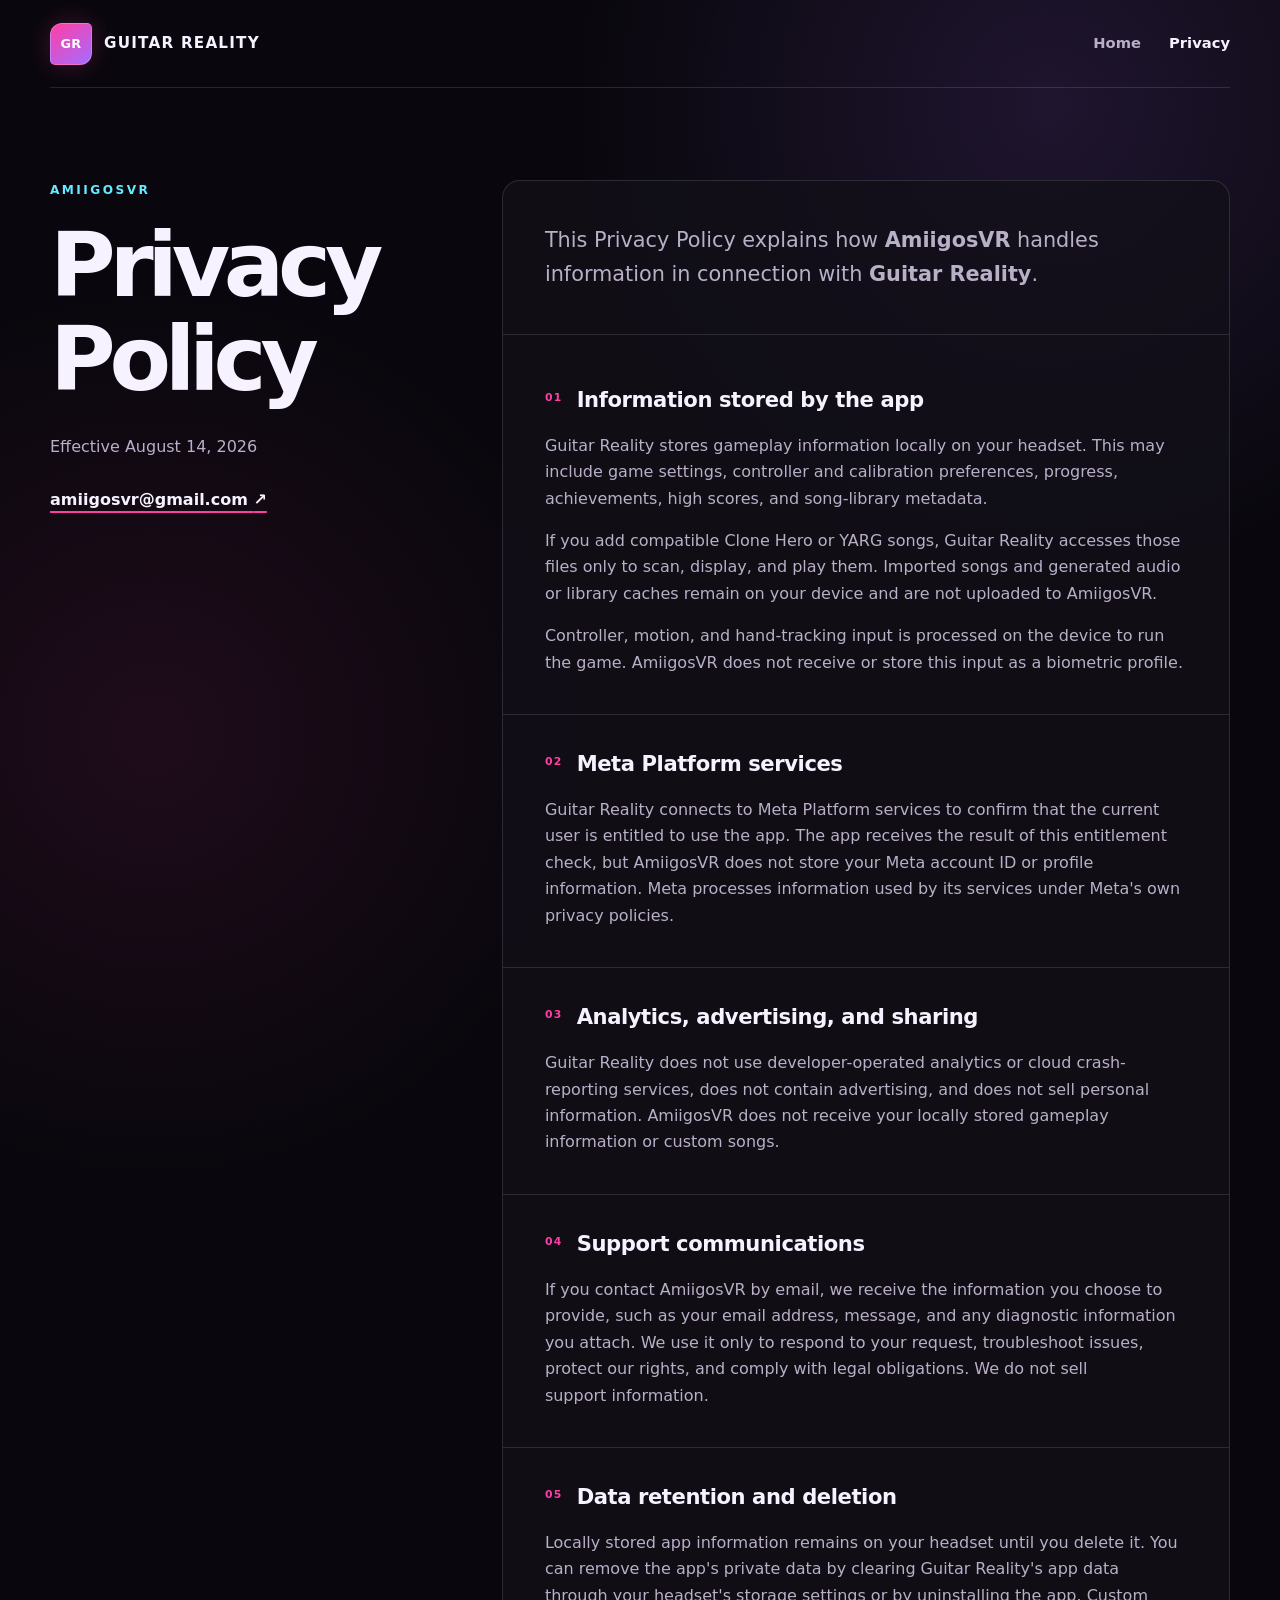
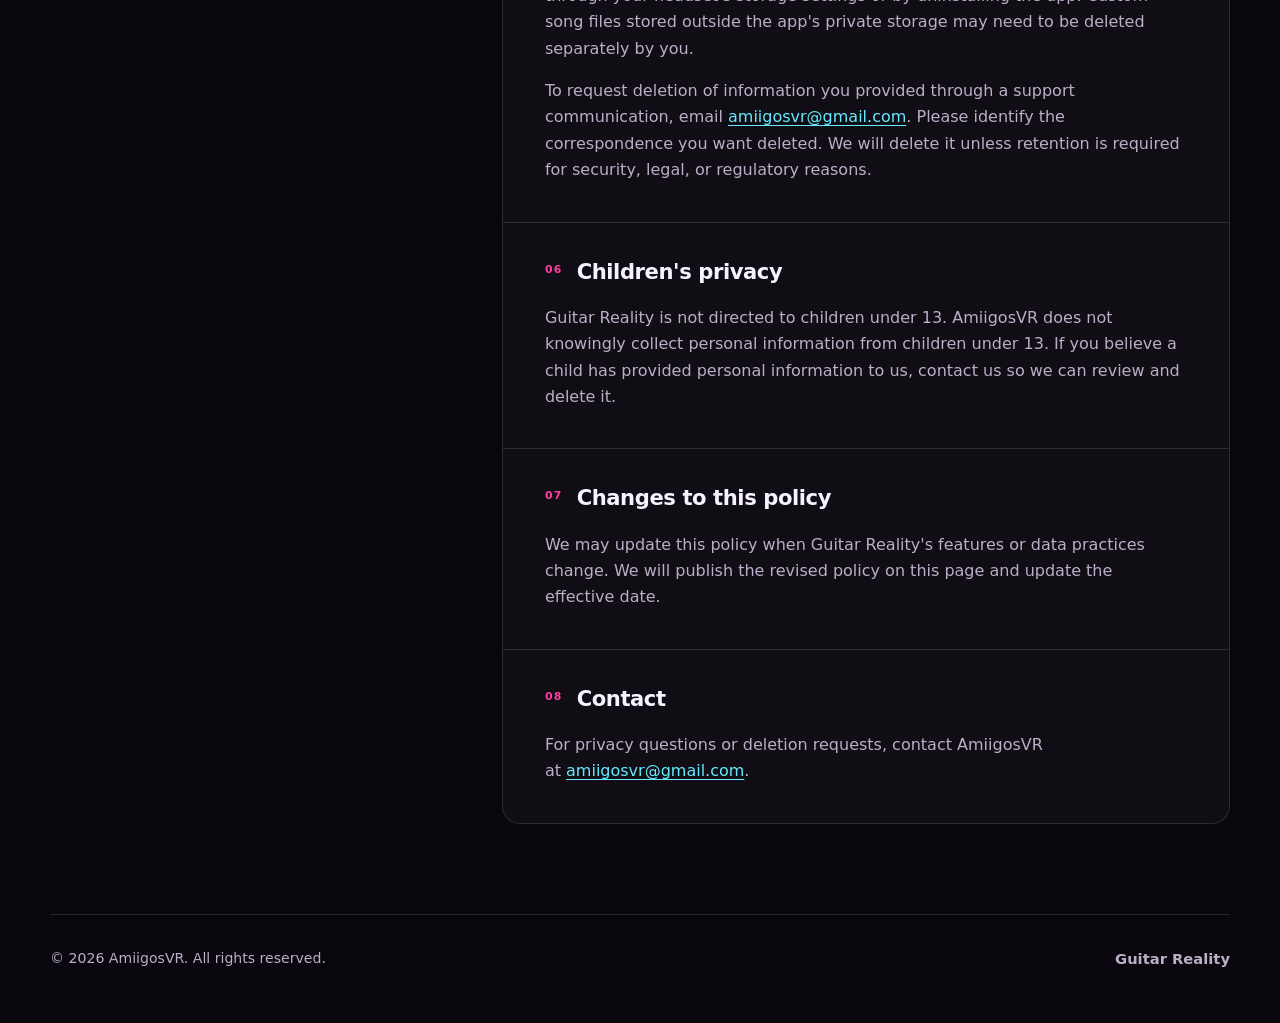
==== privacy/index.html @ 7bbe84a9 "Hello World!" ====
<!doctype html>
<html lang="en">
<head>
  <meta charset="utf-8">
  <meta name="viewport" content="width=device-width, initial-scale=1">
  <meta name="description" content="Privacy Policy for Guitar Reality by AmiigosVR.">
  <meta name="theme-color" content="#09070d">
  <title>Privacy Policy | Guitar Reality</title>
  <link rel="stylesheet" href="../styles.css">
</head>
<body>
  <header class="site-header">
    <a class="brand" href="../" aria-label="Guitar Reality home">
      <span class="brand-mark" aria-hidden="true">GR</span>
      <span>Guitar Reality</span>
    </a>
    <nav aria-label="Primary navigation">
      <a href="../">Home</a>
      <a href="./" aria-current="page">Privacy</a>
    </nav>
  </header>

  <main class="policy-shell">
    <aside class="policy-intro">
      <p class="eyebrow">AmiigosVR</p>
      <h1>Privacy<br>Policy</h1>
      <p class="effective-date">Effective August 14, 2026</p>
      <a class="text-link" href="mailto:amiigosvr@gmail.com">amiigosvr@gmail.com <span aria-hidden="true">&#8599;</span></a>
    </aside>

    <article class="policy-content">
      <p class="policy-lead">
        This Privacy Policy explains how <strong>AmiigosVR</strong> handles information
        in connection with <strong>Guitar Reality</strong>.
      </p>

      <section aria-labelledby="information">
        <h2 id="information"><span>01</span> Information stored by the app</h2>
        <p>
          Guitar Reality stores gameplay information locally on your headset. This may
          include game settings, controller and calibration preferences, progress,
          achievements, high scores, and song-library metadata.
        </p>
        <p>
          If you add compatible Clone Hero or YARG songs, Guitar Reality accesses those
          files only to scan, display, and play them. Imported songs and generated audio
          or library caches remain on your device and are not uploaded to AmiigosVR.
        </p>
        <p>
          Controller, motion, and hand-tracking input is processed on the device to run
          the game. AmiigosVR does not receive or store this input as a biometric profile.
        </p>
      </section>

      <section aria-labelledby="platform">
        <h2 id="platform"><span>02</span> Meta Platform services</h2>
        <p>
          Guitar Reality connects to Meta Platform services to confirm that the current
          user is entitled to use the app. The app receives the result of this entitlement
          check, but AmiigosVR does not store your Meta account ID or profile information.
          Meta processes information used by its services under Meta's own privacy policies.
        </p>
      </section>

      <section aria-labelledby="analytics">
        <h2 id="analytics"><span>03</span> Analytics, advertising, and sharing</h2>
        <p>
          Guitar Reality does not use developer-operated analytics or cloud crash-reporting
          services, does not contain advertising, and does not sell personal information.
          AmiigosVR does not receive your locally stored gameplay information or custom songs.
        </p>
      </section>

      <section aria-labelledby="support-data">
        <h2 id="support-data"><span>04</span> Support communications</h2>
        <p>
          If you contact AmiigosVR by email, we receive the information you choose to
          provide, such as your email address, message, and any diagnostic information you
          attach. We use it only to respond to your request, troubleshoot issues, protect
          our rights, and comply with legal obligations. We do not sell support information.
        </p>
      </section>

      <section aria-labelledby="deletion">
        <h2 id="deletion"><span>05</span> Data retention and deletion</h2>
        <p>
          Locally stored app information remains on your headset until you delete it. You
          can remove the app's private data by clearing Guitar Reality's app data through
          your headset's storage settings or by uninstalling the app. Custom song files
          stored outside the app's private storage may need to be deleted separately by you.
        </p>
        <p>
          To request deletion of information you provided through a support communication,
          email <a href="mailto:amiigosvr@gmail.com">amiigosvr@gmail.com</a>. Please identify
          the correspondence you want deleted. We will delete it unless retention is required
          for security, legal, or regulatory reasons.
        </p>
      </section>

      <section aria-labelledby="children">
        <h2 id="children"><span>06</span> Children's privacy</h2>
        <p>
          Guitar Reality is not directed to children under 13. AmiigosVR does not knowingly
          collect personal information from children under 13. If you believe a child has
          provided personal information to us, contact us so we can review and delete it.
        </p>
      </section>

      <section aria-labelledby="changes">
        <h2 id="changes"><span>07</span> Changes to this policy</h2>
        <p>
          We may update this policy when Guitar Reality's features or data practices change.
          We will publish the revised policy on this page and update the effective date.
        </p>
      </section>

      <section aria-labelledby="contact">
        <h2 id="contact"><span>08</span> Contact</h2>
        <p>
          For privacy questions or deletion requests, contact AmiigosVR at
          <a href="mailto:amiigosvr@gmail.com">amiigosvr@gmail.com</a>.
        </p>
      </section>
    </article>
  </main>

  <footer>
    <p>&copy; 2026 AmiigosVR. All rights reserved.</p>
    <a href="../">Guitar Reality</a>
  </footer>
</body>
</html>
---- styles.css ----
:root {
  color-scheme: dark;
  --background: #09070d;
  --surface: #121019;
  --surface-raised: #1a1623;
  --text: #f7f2ff;
  --muted: #b9afc7;
  --line: rgba(255, 255, 255, 0.12);
  --pink: #ff3ea5;
  --violet: #a66cff;
  --cyan: #65eaff;
  --max-width: 1180px;
}

* {
  box-sizing: border-box;
}

html {
  scroll-behavior: smooth;
}

body {
  margin: 0;
  min-width: 320px;
  background:
    radial-gradient(circle at 82% 4%, rgba(166, 108, 255, 0.14), transparent 30rem),
    radial-gradient(circle at 12% 28%, rgba(255, 62, 165, 0.09), transparent 28rem),
    var(--background);
  color: var(--text);
  font-family: Inter, ui-sans-serif, system-ui, -apple-system, BlinkMacSystemFont, "Segoe UI", sans-serif;
  line-height: 1.65;
  -webkit-font-smoothing: antialiased;
}

a {
  color: inherit;
}

a:focus-visible {
  outline: 3px solid var(--cyan);
  outline-offset: 4px;
}

.site-header,
main,
footer {
  width: min(calc(100% - 40px), var(--max-width));
  margin-inline: auto;
}

.site-header {
  display: flex;
  align-items: center;
  justify-content: space-between;
  min-height: 88px;
  border-bottom: 1px solid var(--line);
}

.brand {
  display: inline-flex;
  align-items: center;
  gap: 12px;
  color: var(--text);
  font-size: 0.95rem;
  font-weight: 800;
  letter-spacing: 0.08em;
  text-decoration: none;
  text-transform: uppercase;
}

.brand-mark {
  display: grid;
  width: 42px;
  height: 42px;
  place-items: center;
  border: 1px solid rgba(255, 255, 255, 0.22);
  border-radius: 12px 5px 12px 5px;
  background: linear-gradient(145deg, var(--pink), var(--violet));
  box-shadow: 0 0 26px rgba(255, 62, 165, 0.22);
  color: white;
  font-size: 0.8rem;
  letter-spacing: 0.03em;
}

nav {
  display: flex;
  gap: 28px;
}

nav a,
footer a {
  color: var(--muted);
  font-size: 0.92rem;
  font-weight: 650;
  text-decoration: none;
}

nav a:hover,
nav a[aria-current="page"],
footer a:hover {
  color: var(--text);
}

.hero {
  position: relative;
  overflow: hidden;
  min-height: 690px;
  padding: 122px 0 100px;
}

.stage-glow {
  position: absolute;
  z-index: -1;
  top: 50px;
  right: 2%;
  width: 390px;
  height: 510px;
  transform: perspective(600px) rotateY(-17deg) rotateZ(8deg);
  border: 1px solid rgba(255, 255, 255, 0.12);
  background:
    linear-gradient(125deg, transparent 35%, rgba(101, 234, 255, 0.12) 36%, transparent 37%),
    linear-gradient(55deg, transparent 45%, rgba(255, 62, 165, 0.3) 46%, transparent 47%),
    linear-gradient(160deg, rgba(166, 108, 255, 0.26), rgba(255, 62, 165, 0.08));
  box-shadow: 0 0 90px rgba(166, 108, 255, 0.18);
}

.eyebrow {
  margin: 0 0 18px;
  color: var(--cyan);
  font-size: 0.76rem;
  font-weight: 850;
  letter-spacing: 0.2em;
  text-transform: uppercase;
}

h1,
h2,
h3,
p {
  text-wrap: pretty;
}

h1,
h2,
h3 {
  line-height: 1.05;
}

.hero h1 {
  max-width: 780px;
  margin: 0;
  font-size: clamp(4.4rem, 11vw, 9.2rem);
  letter-spacing: -0.075em;
}

.hero h1 span {
  background: linear-gradient(90deg, var(--pink), #ff7fd3 55%, var(--violet));
  background-clip: text;
  color: transparent;
}

.hero-copy {
  max-width: 620px;
  margin: 34px 0 0;
  color: var(--muted);
  font-size: clamp(1.08rem, 2vw, 1.32rem);
}

.hero-actions {
  display: flex;
  flex-wrap: wrap;
  gap: 14px;
  margin-top: 40px;
}

.button {
  display: inline-flex;
  min-height: 52px;
  align-items: center;
  justify-content: center;
  padding: 0 22px;
  border: 1px solid transparent;
  border-radius: 8px;
  font-size: 0.93rem;
  font-weight: 800;
  text-decoration: none;
}

.button-primary {
  background: linear-gradient(120deg, var(--pink), var(--violet));
  box-shadow: 0 12px 35px rgba(255, 62, 165, 0.18);
}

.button-primary:hover {
  filter: brightness(1.12);
}

.button-secondary {
  border-color: var(--line);
  background: rgba(255, 255, 255, 0.035);
}

.button-secondary:hover {
  border-color: rgba(255, 255, 255, 0.3);
  background: rgba(255, 255, 255, 0.07);
}

.feature-grid {
  display: grid;
  grid-template-columns: repeat(3, 1fr);
  gap: 1px;
  overflow: hidden;
  border: 1px solid var(--line);
  border-radius: 18px;
  background: var(--line);
}

.section-heading {
  grid-column: 1 / -1;
  padding: 46px;
  background: linear-gradient(115deg, #17121f, #100e17);
}

.section-heading h2,
.support-panel h2 {
  margin: 0;
  font-size: clamp(2.2rem, 5vw, 4.2rem);
  letter-spacing: -0.055em;
}

.feature-card {
  min-height: 310px;
  padding: 36px;
  background: var(--surface);
}

.feature-number {
  color: var(--pink);
  font-size: 0.75rem;
  font-weight: 850;
  letter-spacing: 0.15em;
}

.feature-card h3 {
  margin: 64px 0 18px;
  font-size: 1.45rem;
  letter-spacing: -0.025em;
}

.feature-card p,
.support-panel p {
  margin: 0;
  color: var(--muted);
}

.support-panel {
  display: flex;
  align-items: end;
  justify-content: space-between;
  gap: 40px;
  margin-top: 28px;
  padding: 64px;
  border: 1px solid var(--line);
  border-radius: 18px;
  background:
    linear-gradient(120deg, rgba(255, 62, 165, 0.08), transparent 45%),
    var(--surface);
}

.support-panel p:not(.eyebrow) {
  max-width: 620px;
  margin-top: 18px;
}

.text-link {
  flex: 0 0 auto;
  color: var(--text);
  font-weight: 800;
  text-decoration-color: var(--pink);
  text-decoration-thickness: 2px;
  text-underline-offset: 6px;
}

.text-link:hover {
  color: var(--cyan);
}

footer {
  display: flex;
  justify-content: space-between;
  gap: 30px;
  margin-top: 90px;
  padding: 32px 0 52px;
  border-top: 1px solid var(--line);
  color: var(--muted);
  font-size: 0.88rem;
}

footer p {
  margin: 0;
}

.policy-shell {
  display: grid;
  grid-template-columns: minmax(250px, 0.72fr) minmax(0, 1.5fr);
  gap: clamp(50px, 8vw, 130px);
  padding-top: 92px;
}

.policy-intro {
  position: sticky;
  top: 40px;
  align-self: start;
}

.policy-intro h1 {
  margin: 0 0 28px;
  font-size: clamp(3.8rem, 7vw, 6.6rem);
  letter-spacing: -0.07em;
}

.effective-date {
  margin: 0 0 26px;
  color: var(--muted);
}

.policy-content {
  overflow: hidden;
  border: 1px solid var(--line);
  border-radius: 18px;
  background: rgba(18, 16, 25, 0.78);
}

.policy-lead {
  margin: 0;
  padding: 42px;
  border-bottom: 1px solid var(--line);
  color: var(--text);
  font-size: 1.3rem;
}

.policy-content section {
  padding: 38px 42px;
  border-bottom: 1px solid var(--line);
}

.policy-content section:last-child {
  border-bottom: 0;
}

.policy-content h2 {
  display: flex;
  gap: 14px;
  margin: 0 0 22px;
  font-size: 1.32rem;
  letter-spacing: -0.02em;
}

.policy-content h2 span {
  padding-top: 3px;
  color: var(--pink);
  font-size: 0.68rem;
  letter-spacing: 0.12em;
}

.policy-content p {
  margin: 0 0 16px;
  color: var(--muted);
}

.policy-content p:last-child {
  margin-bottom: 0;
}

.policy-content a {
  color: var(--cyan);
  text-underline-offset: 3px;
}

@media (max-width: 820px) {
  .hero {
    min-height: auto;
    padding: 88px 0;
  }

  .stage-glow {
    right: -230px;
    opacity: 0.7;
  }

  .feature-grid {
    grid-template-columns: 1fr;
  }

  .feature-card {
    min-height: 0;
  }

  .feature-card h3 {
    margin-top: 40px;
  }

  .support-panel {
    align-items: start;
    flex-direction: column;
    padding: 42px;
  }

  .policy-shell {
    grid-template-columns: 1fr;
    padding-top: 68px;
  }

  .policy-intro {
    position: static;
  }
}

@media (max-width: 560px) {
  .site-header,
  main,
  footer {
    width: min(calc(100% - 28px), var(--max-width));
  }

  .site-header {
    align-items: flex-start;
    flex-direction: column;
    justify-content: center;
    gap: 16px;
    padding: 18px 0;
  }

  nav {
    gap: 20px;
  }

  .hero h1 {
    font-size: clamp(3.5rem, 18vw, 5.6rem);
  }

  .hero-actions,
  .button {
    width: 100%;
  }

  .section-heading,
  .feature-card,
  .support-panel,
  .policy-lead,
  .policy-content section {
    padding: 30px 25px;
  }

  footer {
    align-items: flex-start;
    flex-direction: column;
  }
}

@media (prefers-reduced-motion: reduce) {
  html {
    scroll-behavior: auto;
  }
}
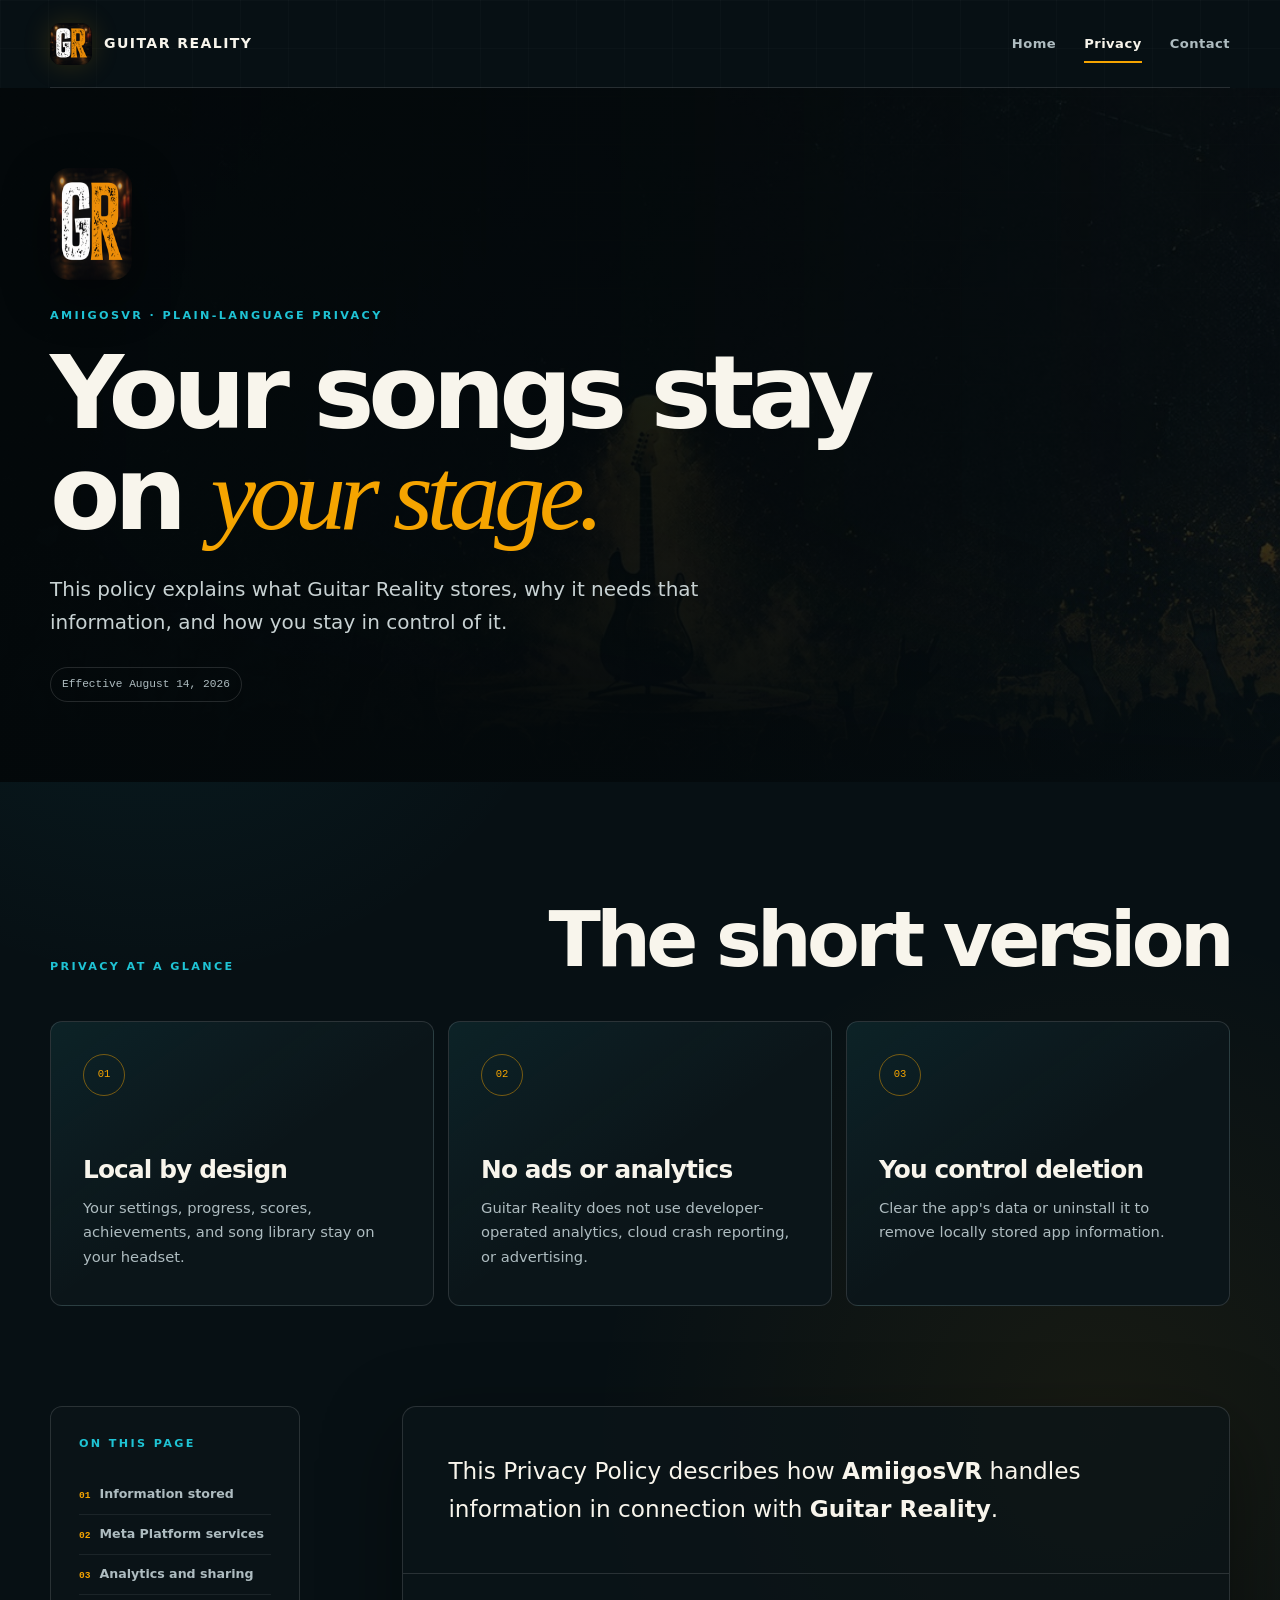
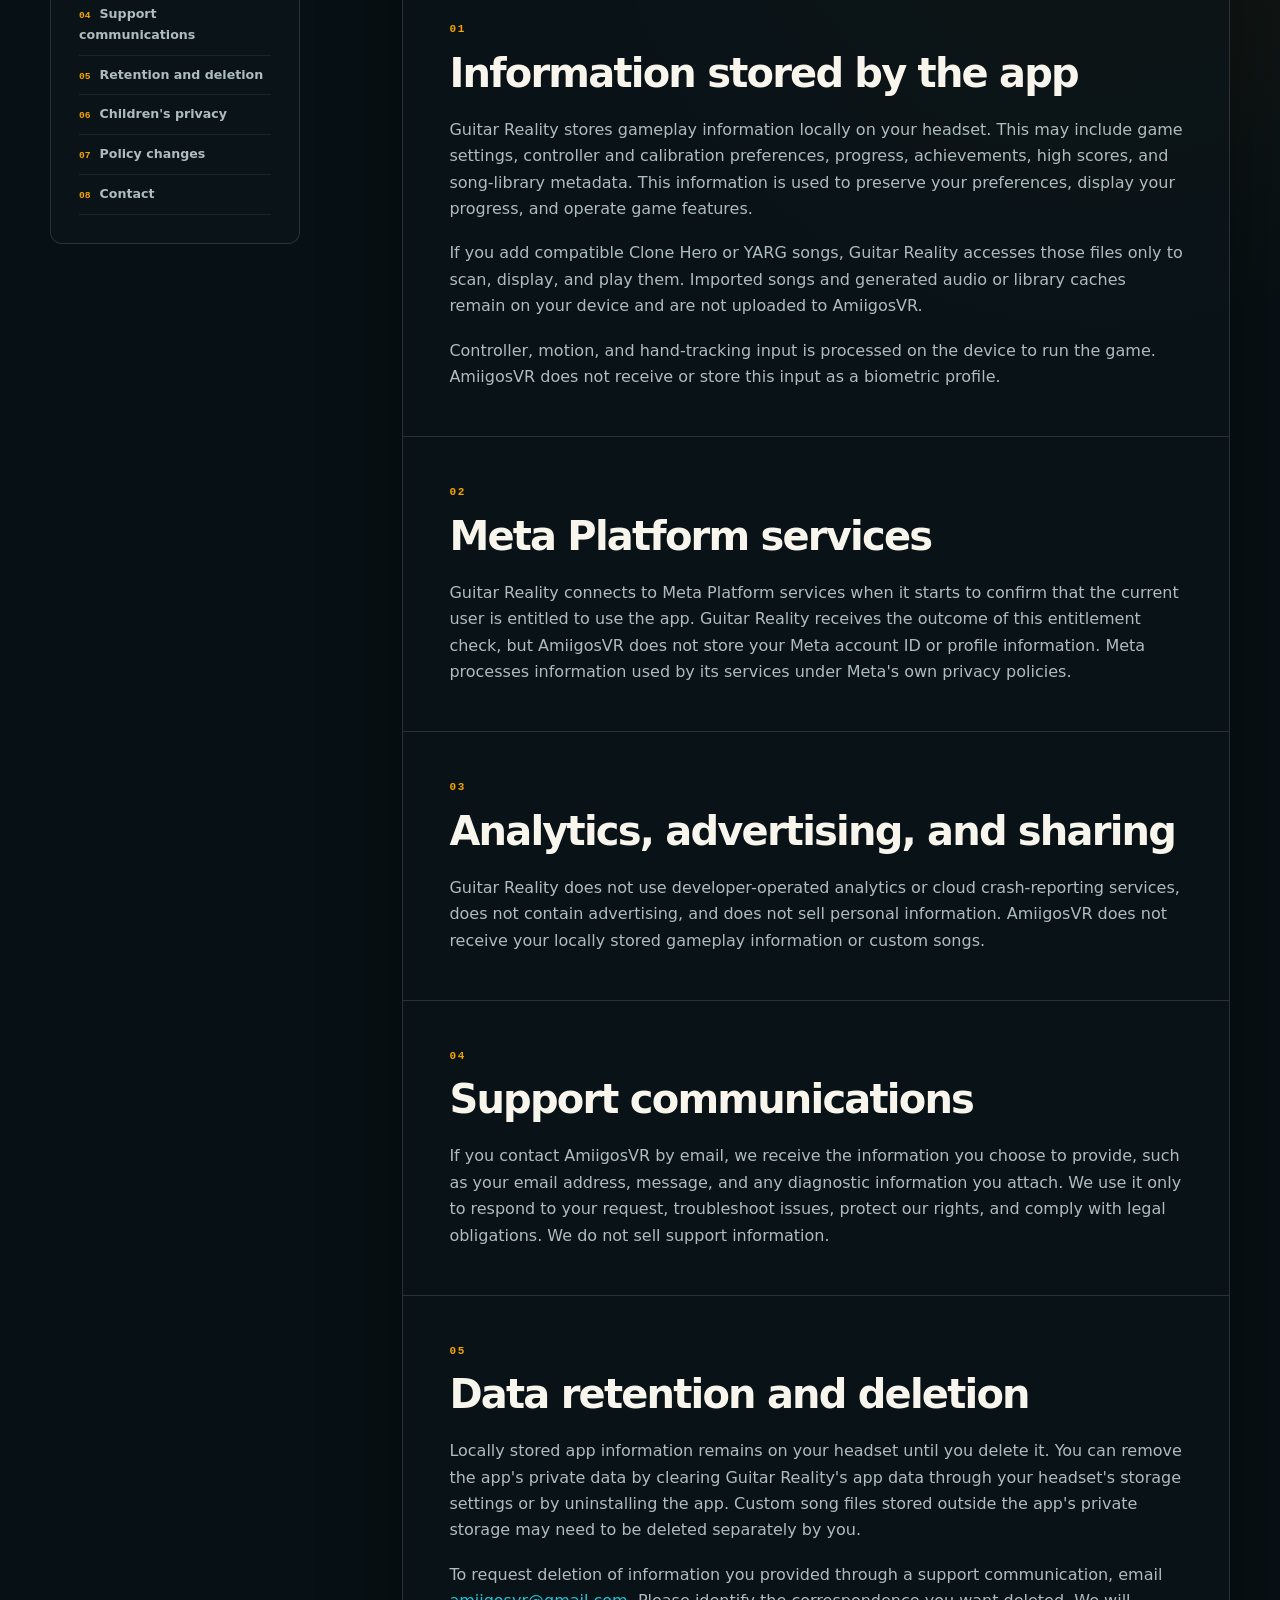
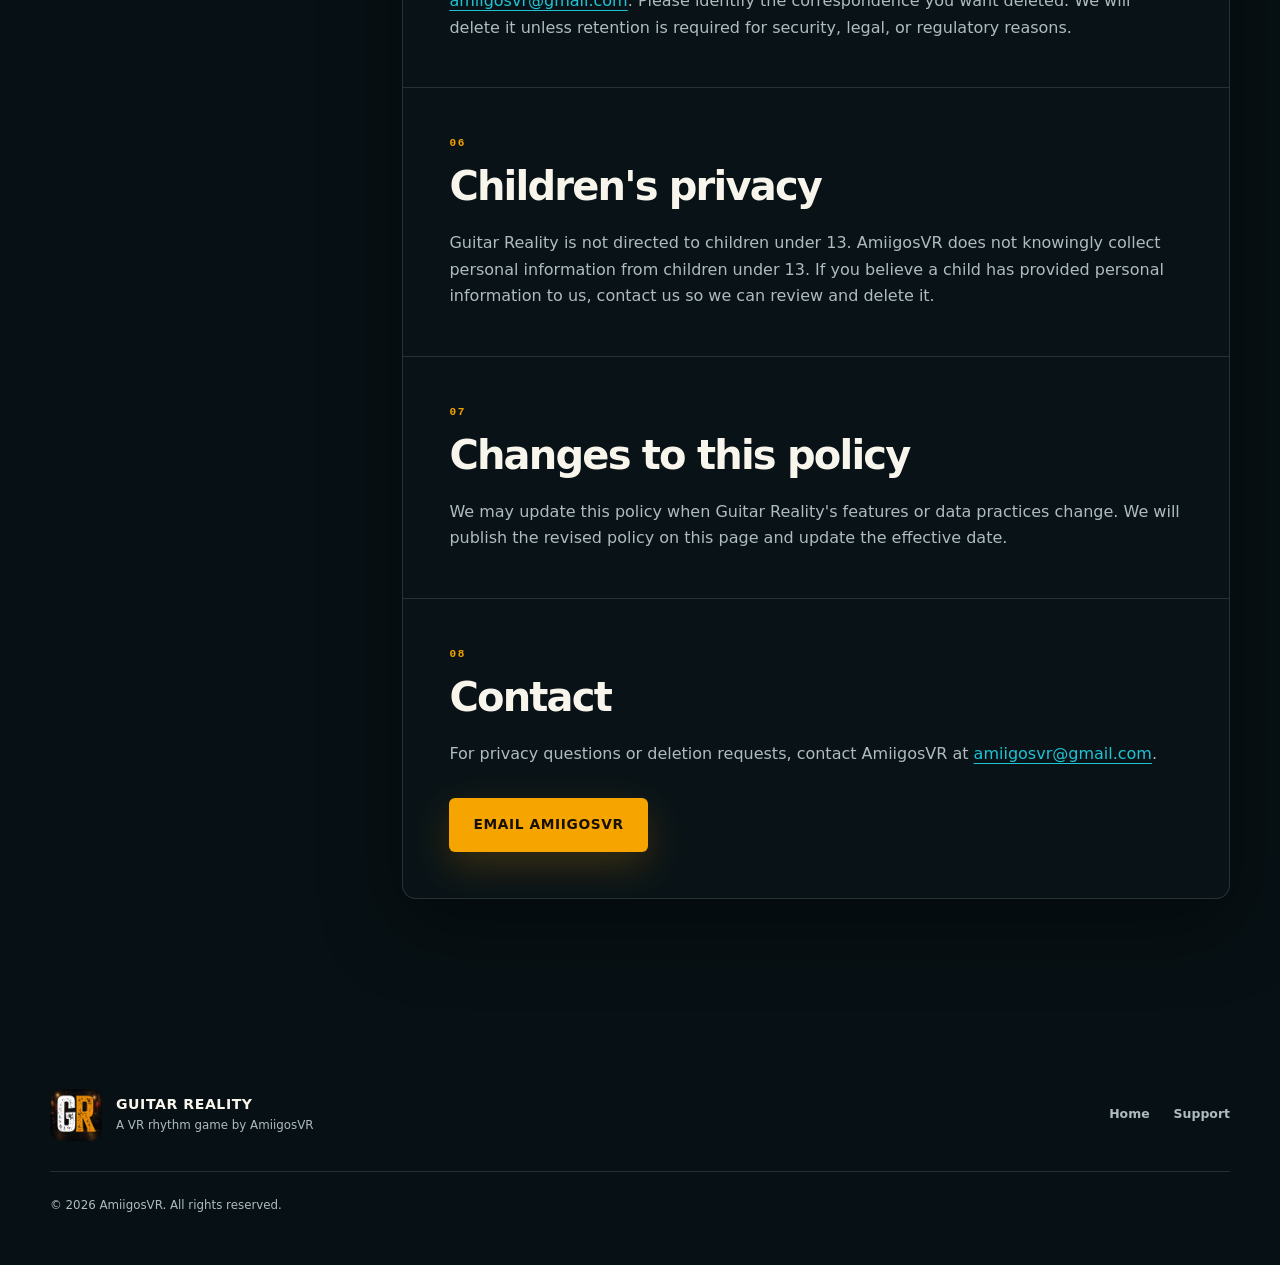
==== commit 81ae246e: "Update UI" ====
--- a/privacy/index.html
+++ b/privacy/index.html
@@ -3,130 +3,209 @@
 <head>
   <meta charset="utf-8">
   <meta name="viewport" content="width=device-width, initial-scale=1">
-  <meta name="description" content="Privacy Policy for Guitar Reality by AmiigosVR.">
-  <meta name="theme-color" content="#09070d">
+  <meta name="description" content="Privacy Policy for Guitar Reality by AmiigosVR. Learn what the app stores, how information is used, and how it can be deleted.">
+  <meta name="theme-color" content="#071014">
+  <meta property="og:type" content="website">
+  <meta property="og:title" content="Privacy Policy | Guitar Reality">
+  <meta property="og:description" content="Clear information about Guitar Reality's local data, Meta entitlement check, and deletion options.">
+  <meta property="og:image" content="https://amiigosvr.github.io/guitar-reality-site/assets/stage-hero.jpg">
+  <meta property="og:url" content="https://amiigosvr.github.io/guitar-reality-site/privacy/">
+  <meta name="twitter:card" content="summary_large_image">
+  <link rel="canonical" href="https://amiigosvr.github.io/guitar-reality-site/privacy/">
+  <link rel="icon" type="image/png" href="../assets/app-icon.png">
   <title>Privacy Policy | Guitar Reality</title>
   <link rel="stylesheet" href="../styles.css">
 </head>
-<body>
+<body class="privacy-page">
+  <a class="skip-link" href="#policy-content">Skip to privacy policy</a>
+
   <header class="site-header">
     <a class="brand" href="../" aria-label="Guitar Reality home">
-      <span class="brand-mark" aria-hidden="true">GR</span>
+      <img src="../assets/app-icon.png" alt="" width="42" height="42">
       <span>Guitar Reality</span>
     </a>
     <nav aria-label="Primary navigation">
       <a href="../">Home</a>
       <a href="./" aria-current="page">Privacy</a>
+      <a href="mailto:amiigosvr@gmail.com">Contact</a>
     </nav>
   </header>
 
-  <main class="policy-shell">
-    <aside class="policy-intro">
-      <p class="eyebrow">AmiigosVR</p>
-      <h1>Privacy<br>Policy</h1>
-      <p class="effective-date">Effective August 14, 2026</p>
-      <a class="text-link" href="mailto:amiigosvr@gmail.com">amiigosvr@gmail.com <span aria-hidden="true">&#8599;</span></a>
-    </aside>
-
-    <article class="policy-content">
-      <p class="policy-lead">
-        This Privacy Policy explains how <strong>AmiigosVR</strong> handles information
-        in connection with <strong>Guitar Reality</strong>.
-      </p>
-
-      <section aria-labelledby="information">
-        <h2 id="information"><span>01</span> Information stored by the app</h2>
+  <main id="policy-content">
+    <section class="policy-hero" aria-labelledby="policy-title">
+      <div class="policy-hero-art" aria-hidden="true"></div>
+      <div class="policy-hero-copy">
+        <img src="../assets/app-icon.png" alt="" width="112" height="112">
+        <p class="eyebrow">AmiigosVR &middot; Plain-language privacy</p>
+        <h1 id="policy-title">Your songs stay<br>on <em>your stage.</em></h1>
         <p>
-          Guitar Reality stores gameplay information locally on your headset. This may
-          include game settings, controller and calibration preferences, progress,
-          achievements, high scores, and song-library metadata.
+          This policy explains what Guitar Reality stores, why it needs that
+          information, and how you stay in control of it.
         </p>
-        <p>
-          If you add compatible Clone Hero or YARG songs, Guitar Reality accesses those
-          files only to scan, display, and play them. Imported songs and generated audio
-          or library caches remain on your device and are not uploaded to AmiigosVR.
+        <p class="effective-date">Effective August 14, 2026</p>
+      </div>
+    </section>
+
+    <section class="privacy-summary section-shell" aria-labelledby="summary-title">
+      <div class="summary-heading">
+        <p class="eyebrow">Privacy at a glance</p>
+        <h2 id="summary-title">The short version</h2>
+      </div>
+      <div class="summary-grid">
+        <article>
+          <span class="summary-icon" aria-hidden="true">01</span>
+          <h3>Local by design</h3>
+          <p>Your settings, progress, scores, achievements, and song library stay on your headset.</p>
+        </article>
+        <article>
+          <span class="summary-icon" aria-hidden="true">02</span>
+          <h3>No ads or analytics</h3>
+          <p>Guitar Reality does not use developer-operated analytics, cloud crash reporting, or advertising.</p>
+        </article>
+        <article>
+          <span class="summary-icon" aria-hidden="true">03</span>
+          <h3>You control deletion</h3>
+          <p>Clear the app's data or uninstall it to remove locally stored app information.</p>
+        </article>
+      </div>
+    </section>
+
+    <div class="policy-layout section-shell">
+      <aside class="policy-nav" aria-label="Privacy policy sections">
+        <p class="eyebrow">On this page</p>
+        <ol>
+          <li><a href="#information">Information stored</a></li>
+          <li><a href="#platform">Meta Platform services</a></li>
+          <li><a href="#analytics">Analytics and sharing</a></li>
+          <li><a href="#support-data">Support communications</a></li>
+          <li><a href="#deletion">Retention and deletion</a></li>
+          <li><a href="#children">Children's privacy</a></li>
+          <li><a href="#changes">Policy changes</a></li>
+          <li><a href="#contact">Contact</a></li>
+        </ol>
+      </aside>
+
+      <article class="policy-article">
+        <p class="policy-lead">
+          This Privacy Policy describes how <strong>AmiigosVR</strong> handles
+          information in connection with <strong>Guitar Reality</strong>.
         </p>
-        <p>
-          Controller, motion, and hand-tracking input is processed on the device to run
-          the game. AmiigosVR does not receive or store this input as a biometric profile.
-        </p>
-      </section>
-
-      <section aria-labelledby="platform">
-        <h2 id="platform"><span>02</span> Meta Platform services</h2>
-        <p>
-          Guitar Reality connects to Meta Platform services to confirm that the current
-          user is entitled to use the app. The app receives the result of this entitlement
-          check, but AmiigosVR does not store your Meta account ID or profile information.
-          Meta processes information used by its services under Meta's own privacy policies.
-        </p>
-      </section>
-
-      <section aria-labelledby="analytics">
-        <h2 id="analytics"><span>03</span> Analytics, advertising, and sharing</h2>
-        <p>
-          Guitar Reality does not use developer-operated analytics or cloud crash-reporting
-          services, does not contain advertising, and does not sell personal information.
-          AmiigosVR does not receive your locally stored gameplay information or custom songs.
-        </p>
-      </section>
-
-      <section aria-labelledby="support-data">
-        <h2 id="support-data"><span>04</span> Support communications</h2>
-        <p>
-          If you contact AmiigosVR by email, we receive the information you choose to
-          provide, such as your email address, message, and any diagnostic information you
-          attach. We use it only to respond to your request, troubleshoot issues, protect
-          our rights, and comply with legal obligations. We do not sell support information.
-        </p>
-      </section>
-
-      <section aria-labelledby="deletion">
-        <h2 id="deletion"><span>05</span> Data retention and deletion</h2>
-        <p>
-          Locally stored app information remains on your headset until you delete it. You
-          can remove the app's private data by clearing Guitar Reality's app data through
-          your headset's storage settings or by uninstalling the app. Custom song files
-          stored outside the app's private storage may need to be deleted separately by you.
-        </p>
-        <p>
-          To request deletion of information you provided through a support communication,
-          email <a href="mailto:amiigosvr@gmail.com">amiigosvr@gmail.com</a>. Please identify
-          the correspondence you want deleted. We will delete it unless retention is required
-          for security, legal, or regulatory reasons.
-        </p>
-      </section>
-
-      <section aria-labelledby="children">
-        <h2 id="children"><span>06</span> Children's privacy</h2>
-        <p>
-          Guitar Reality is not directed to children under 13. AmiigosVR does not knowingly
-          collect personal information from children under 13. If you believe a child has
-          provided personal information to us, contact us so we can review and delete it.
-        </p>
-      </section>
-
-      <section aria-labelledby="changes">
-        <h2 id="changes"><span>07</span> Changes to this policy</h2>
-        <p>
-          We may update this policy when Guitar Reality's features or data practices change.
-          We will publish the revised policy on this page and update the effective date.
-        </p>
-      </section>
-
-      <section aria-labelledby="contact">
-        <h2 id="contact"><span>08</span> Contact</h2>
-        <p>
-          For privacy questions or deletion requests, contact AmiigosVR at
-          <a href="mailto:amiigosvr@gmail.com">amiigosvr@gmail.com</a>.
-        </p>
-      </section>
-    </article>
+
+        <section id="information" aria-labelledby="information-title">
+          <p class="policy-number">01</p>
+          <h2 id="information-title">Information stored by the app</h2>
+          <p>
+            Guitar Reality stores gameplay information locally on your headset. This may
+            include game settings, controller and calibration preferences, progress,
+            achievements, high scores, and song-library metadata. This information is used
+            to preserve your preferences, display your progress, and operate game features.
+          </p>
+          <p>
+            If you add compatible Clone Hero or YARG songs, Guitar Reality accesses those
+            files only to scan, display, and play them. Imported songs and generated audio
+            or library caches remain on your device and are not uploaded to AmiigosVR.
+          </p>
+          <p>
+            Controller, motion, and hand-tracking input is processed on the device to run
+            the game. AmiigosVR does not receive or store this input as a biometric profile.
+          </p>
+        </section>
+
+        <section id="platform" aria-labelledby="platform-title">
+          <p class="policy-number">02</p>
+          <h2 id="platform-title">Meta Platform services</h2>
+          <p>
+            Guitar Reality connects to Meta Platform services when it starts to confirm that
+            the current user is entitled to use the app. Guitar Reality receives the outcome
+            of this entitlement check, but AmiigosVR does not store your Meta account ID or
+            profile information. Meta processes information used by its services under Meta's
+            own privacy policies.
+          </p>
+        </section>
+
+        <section id="analytics" aria-labelledby="analytics-title">
+          <p class="policy-number">03</p>
+          <h2 id="analytics-title">Analytics, advertising, and sharing</h2>
+          <p>
+            Guitar Reality does not use developer-operated analytics or cloud crash-reporting
+            services, does not contain advertising, and does not sell personal information.
+            AmiigosVR does not receive your locally stored gameplay information or custom songs.
+          </p>
+        </section>
+
+        <section id="support-data" aria-labelledby="support-title">
+          <p class="policy-number">04</p>
+          <h2 id="support-title">Support communications</h2>
+          <p>
+            If you contact AmiigosVR by email, we receive the information you choose to
+            provide, such as your email address, message, and any diagnostic information you
+            attach. We use it only to respond to your request, troubleshoot issues, protect
+            our rights, and comply with legal obligations. We do not sell support information.
+          </p>
+        </section>
+
+        <section id="deletion" aria-labelledby="deletion-title">
+          <p class="policy-number">05</p>
+          <h2 id="deletion-title">Data retention and deletion</h2>
+          <p>
+            Locally stored app information remains on your headset until you delete it. You
+            can remove the app's private data by clearing Guitar Reality's app data through
+            your headset's storage settings or by uninstalling the app. Custom song files
+            stored outside the app's private storage may need to be deleted separately by you.
+          </p>
+          <p>
+            To request deletion of information you provided through a support communication,
+            email <a href="mailto:amiigosvr@gmail.com">amiigosvr@gmail.com</a>. Please identify
+            the correspondence you want deleted. We will delete it unless retention is required
+            for security, legal, or regulatory reasons.
+          </p>
+        </section>
+
+        <section id="children" aria-labelledby="children-title">
+          <p class="policy-number">06</p>
+          <h2 id="children-title">Children's privacy</h2>
+          <p>
+            Guitar Reality is not directed to children under 13. AmiigosVR does not knowingly
+            collect personal information from children under 13. If you believe a child has
+            provided personal information to us, contact us so we can review and delete it.
+          </p>
+        </section>
+
+        <section id="changes" aria-labelledby="changes-title">
+          <p class="policy-number">07</p>
+          <h2 id="changes-title">Changes to this policy</h2>
+          <p>
+            We may update this policy when Guitar Reality's features or data practices change.
+            We will publish the revised policy on this page and update the effective date.
+          </p>
+        </section>
+
+        <section id="contact" aria-labelledby="contact-title">
+          <p class="policy-number">08</p>
+          <h2 id="contact-title">Contact</h2>
+          <p>
+            For privacy questions or deletion requests, contact AmiigosVR at
+            <a href="mailto:amiigosvr@gmail.com">amiigosvr@gmail.com</a>.
+          </p>
+          <a class="button button-primary policy-contact" href="mailto:amiigosvr@gmail.com?subject=Guitar%20Reality%20Privacy%20Request">Email AmiigosVR</a>
+        </section>
+      </article>
+    </div>
   </main>
 
-  <footer>
-    <p>&copy; 2026 AmiigosVR. All rights reserved.</p>
-    <a href="../">Guitar Reality</a>
+  <footer class="site-footer">
+    <div class="footer-brand">
+      <img src="../assets/app-icon.png" alt="" width="52" height="52" loading="lazy">
+      <div>
+        <strong>Guitar Reality</strong>
+        <span>A VR rhythm game by AmiigosVR</span>
+      </div>
+    </div>
+    <div class="footer-links">
+      <a href="../">Home</a>
+      <a href="mailto:amiigosvr@gmail.com">Support</a>
+    </div>
+    <p class="copyright">&copy; 2026 AmiigosVR. All rights reserved.</p>
   </footer>
 </body>
 </html>
--- a/styles.css
+++ b/styles.css
@@ -1,14 +1,26 @@
 :root {
   color-scheme: dark;
-  --background: #09070d;
-  --surface: #121019;
-  --surface-raised: #1a1623;
-  --text: #f7f2ff;
-  --muted: #b9afc7;
-  --line: rgba(255, 255, 255, 0.12);
-  --pink: #ff3ea5;
-  --violet: #a66cff;
-  --cyan: #65eaff;
+  --ink: #05090b;
+  --ink-blue: #071014;
+  --surface: #0b1519;
+  --surface-raised: #101d21;
+  --surface-warm: #19150d;
+  --paper: #f5f0e4;
+  --text: #f8f5ec;
+  --muted: #aebcc0;
+  --muted-warm: #c7bda9;
+  --line: rgba(255, 255, 255, 0.13);
+  --line-strong: rgba(255, 255, 255, 0.22);
+  --amber: #f5a400;
+  --amber-light: #ffd05a;
+  --teal: #1fc3d4;
+  --teal-dark: #087886;
+  --green: #36ca66;
+  --red: #f04c45;
+  --yellow: #f4d03f;
+  --blue: #3a8ef6;
+  --orange: #f28c28;
+  --shadow: 0 24px 80px rgba(0, 0, 0, 0.38);
   --max-width: 1180px;
 }
 
@@ -18,120 +30,48 @@
 
 html {
   scroll-behavior: smooth;
+  scroll-padding-top: 110px;
 }
 
 body {
   margin: 0;
   min-width: 320px;
   background:
-    radial-gradient(circle at 82% 4%, rgba(166, 108, 255, 0.14), transparent 30rem),
-    radial-gradient(circle at 12% 28%, rgba(255, 62, 165, 0.09), transparent 28rem),
-    var(--background);
+    radial-gradient(circle at 12% 12%, rgba(31, 195, 212, 0.08), transparent 28rem),
+    radial-gradient(circle at 86% 32%, rgba(245, 164, 0, 0.07), transparent 32rem),
+    var(--ink-blue);
   color: var(--text);
   font-family: Inter, ui-sans-serif, system-ui, -apple-system, BlinkMacSystemFont, "Segoe UI", sans-serif;
   line-height: 1.65;
   -webkit-font-smoothing: antialiased;
 }
 
+body::before {
+  position: fixed;
+  z-index: -1;
+  inset: 0;
+  background-image:
+    linear-gradient(rgba(255,255,255,0.018) 1px, transparent 1px),
+    linear-gradient(90deg, rgba(255,255,255,0.018) 1px, transparent 1px);
+  background-size: 48px 48px;
+  content: "";
+  mask-image: linear-gradient(to bottom, black, transparent 70%);
+  pointer-events: none;
+}
+
+img {
+  display: block;
+  max-width: 100%;
+}
+
 a {
   color: inherit;
 }
 
-a:focus-visible {
-  outline: 3px solid var(--cyan);
+a:focus-visible,
+button:focus-visible {
+  outline: 3px solid var(--teal);
   outline-offset: 4px;
-}
-
-.site-header,
-main,
-footer {
-  width: min(calc(100% - 40px), var(--max-width));
-  margin-inline: auto;
-}
-
-.site-header {
-  display: flex;
-  align-items: center;
-  justify-content: space-between;
-  min-height: 88px;
-  border-bottom: 1px solid var(--line);
-}
-
-.brand {
-  display: inline-flex;
-  align-items: center;
-  gap: 12px;
-  color: var(--text);
-  font-size: 0.95rem;
-  font-weight: 800;
-  letter-spacing: 0.08em;
-  text-decoration: none;
-  text-transform: uppercase;
-}
-
-.brand-mark {
-  display: grid;
-  width: 42px;
-  height: 42px;
-  place-items: center;
-  border: 1px solid rgba(255, 255, 255, 0.22);
-  border-radius: 12px 5px 12px 5px;
-  background: linear-gradient(145deg, var(--pink), var(--violet));
-  box-shadow: 0 0 26px rgba(255, 62, 165, 0.22);
-  color: white;
-  font-size: 0.8rem;
-  letter-spacing: 0.03em;
-}
-
-nav {
-  display: flex;
-  gap: 28px;
-}
-
-nav a,
-footer a {
-  color: var(--muted);
-  font-size: 0.92rem;
-  font-weight: 650;
-  text-decoration: none;
-}
-
-nav a:hover,
-nav a[aria-current="page"],
-footer a:hover {
-  color: var(--text);
-}
-
-.hero {
-  position: relative;
-  overflow: hidden;
-  min-height: 690px;
-  padding: 122px 0 100px;
-}
-
-.stage-glow {
-  position: absolute;
-  z-index: -1;
-  top: 50px;
-  right: 2%;
-  width: 390px;
-  height: 510px;
-  transform: perspective(600px) rotateY(-17deg) rotateZ(8deg);
-  border: 1px solid rgba(255, 255, 255, 0.12);
-  background:
-    linear-gradient(125deg, transparent 35%, rgba(101, 234, 255, 0.12) 36%, transparent 37%),
-    linear-gradient(55deg, transparent 45%, rgba(255, 62, 165, 0.3) 46%, transparent 47%),
-    linear-gradient(160deg, rgba(166, 108, 255, 0.26), rgba(255, 62, 165, 0.08));
-  box-shadow: 0 0 90px rgba(166, 108, 255, 0.18);
-}
-
-.eyebrow {
-  margin: 0 0 18px;
-  color: var(--cyan);
-  font-size: 0.76rem;
-  font-weight: 850;
-  letter-spacing: 0.2em;
-  text-transform: uppercase;
 }
 
 h1,
@@ -144,300 +84,1074 @@
 h1,
 h2,
 h3 {
-  line-height: 1.05;
-}
-
-.hero h1 {
-  max-width: 780px;
+  margin-top: 0;
+  line-height: 0.98;
+}
+
+h1,
+h2 {
+  letter-spacing: -0.06em;
+}
+
+em {
+  color: var(--amber);
+  font-family: Georgia, "Times New Roman", serif;
+  font-weight: 500;
+}
+
+.sr-only {
+  position: absolute;
+  width: 1px;
+  height: 1px;
+  overflow: hidden;
+  margin: -1px;
+  padding: 0;
+  border: 0;
+  clip: rect(0, 0, 0, 0);
+  white-space: nowrap;
+}
+
+.skip-link {
+  position: fixed;
+  z-index: 100;
+  top: 12px;
+  left: 12px;
+  transform: translateY(-150%);
+  padding: 10px 15px;
+  border-radius: 6px;
+  background: var(--paper);
+  color: var(--ink);
+  font-weight: 800;
+  text-decoration: none;
+}
+
+.skip-link:focus {
+  transform: translateY(0);
+}
+
+.site-header,
+.section-shell,
+.site-footer {
+  width: min(calc(100% - 44px), var(--max-width));
+  margin-inline: auto;
+}
+
+.site-header {
+  position: relative;
+  z-index: 20;
+  display: flex;
+  min-height: 88px;
+  align-items: center;
+  justify-content: space-between;
+  border-bottom: 1px solid var(--line);
+}
+
+.brand {
+  display: inline-flex;
+  align-items: center;
+  gap: 12px;
+  font-size: 0.88rem;
+  font-weight: 900;
+  letter-spacing: 0.1em;
+  text-decoration: none;
+  text-transform: uppercase;
+}
+
+.brand img {
+  border-radius: 11px;
+  box-shadow: 0 0 28px rgba(245, 164, 0, 0.17);
+}
+
+nav {
+  display: flex;
+  align-items: center;
+  gap: 28px;
+}
+
+nav a {
+  position: relative;
+  color: var(--muted);
+  font-size: 0.82rem;
+  font-weight: 760;
+  letter-spacing: 0.035em;
+  text-decoration: none;
+}
+
+nav a::after {
+  position: absolute;
+  right: 0;
+  bottom: -9px;
+  left: 0;
+  height: 2px;
+  transform: scaleX(0);
+  background: var(--amber);
+  content: "";
+  transition: transform 180ms ease;
+}
+
+nav a:hover,
+nav a[aria-current="page"] {
+  color: var(--text);
+}
+
+nav a:hover::after,
+nav a[aria-current="page"]::after {
+  transform: scaleX(1);
+}
+
+.eyebrow {
   margin: 0;
-  font-size: clamp(4.4rem, 11vw, 9.2rem);
-  letter-spacing: -0.075em;
-}
-
-.hero h1 span {
-  background: linear-gradient(90deg, var(--pink), #ff7fd3 55%, var(--violet));
-  background-clip: text;
-  color: transparent;
+  color: var(--teal);
+  font-size: 0.7rem;
+  font-weight: 900;
+  letter-spacing: 0.21em;
+  text-transform: uppercase;
+}
+
+.section-number {
+  display: inline-grid;
+  width: 38px;
+  height: 38px;
+  margin-bottom: 18px;
+  place-items: center;
+  border: 1px solid var(--line-strong);
+  border-radius: 50%;
+  color: var(--amber);
+  font-family: ui-monospace, SFMono-Regular, Menlo, Consolas, monospace;
+  font-size: 0.68rem;
+}
+
+.button {
+  display: inline-flex;
+  min-height: 54px;
+  align-items: center;
+  justify-content: center;
+  padding: 0 23px;
+  border: 1px solid transparent;
+  border-radius: 6px;
+  font-size: 0.86rem;
+  font-weight: 900;
+  letter-spacing: 0.045em;
+  text-decoration: none;
+  text-transform: uppercase;
+  transition: transform 180ms ease, background-color 180ms ease, border-color 180ms ease, box-shadow 180ms ease;
+}
+
+.button:hover {
+  transform: translateY(-2px);
+}
+
+.button-primary {
+  background: var(--amber);
+  box-shadow: 0 14px 38px rgba(245, 164, 0, 0.2);
+  color: #171005;
+}
+
+.button-primary:hover {
+  background: var(--amber-light);
+  box-shadow: 0 18px 46px rgba(245, 164, 0, 0.28);
+}
+
+.button-ghost {
+  border-color: var(--line-strong);
+  background: rgba(5, 9, 11, 0.5);
+  backdrop-filter: blur(10px);
+}
+
+.button-ghost:hover {
+  border-color: rgba(255, 255, 255, 0.42);
+  background: rgba(255, 255, 255, 0.08);
+}
+
+/* Home hero */
+
+.hero {
+  position: relative;
+  display: grid;
+  min-height: min(790px, calc(100svh - 28px));
+  overflow: hidden;
+  margin-top: -88px;
+  align-items: center;
+  isolation: isolate;
+}
+
+.hero-art {
+  position: absolute;
+  z-index: -2;
+  inset: 0;
+  background-image: url("assets/stage-hero.jpg");
+  background-position: center;
+  background-size: cover;
+  animation: hero-reveal 900ms ease-out both;
+}
+
+.hero::before {
+  position: absolute;
+  z-index: -1;
+  inset: 0;
+  background:
+    linear-gradient(90deg, rgba(3, 8, 10, 0.94) 0%, rgba(3, 8, 10, 0.66) 44%, rgba(3, 8, 10, 0.15) 72%),
+    linear-gradient(0deg, var(--ink-blue) 0%, transparent 28%, rgba(3, 8, 10, 0.5) 100%);
+  content: "";
+}
+
+.hero-content {
+  width: min(calc(100% - 44px), var(--max-width));
+  margin: 96px auto 0;
+}
+
+.hero-logo {
+  width: min(620px, 72vw);
+  margin: 20px 0 18px;
+  filter: drop-shadow(0 18px 28px rgba(0, 0, 0, 0.55));
+}
+
+.hero-tagline {
+  margin: 0;
+  color: var(--paper);
+  font-family: Georgia, "Times New Roman", serif;
+  font-size: clamp(1.75rem, 3.8vw, 3rem);
+  font-style: italic;
+  line-height: 1.12;
 }
 
 .hero-copy {
-  max-width: 620px;
-  margin: 34px 0 0;
-  color: var(--muted);
-  font-size: clamp(1.08rem, 2vw, 1.32rem);
+  max-width: 590px;
+  margin: 20px 0 0;
+  color: #c4d0d2;
+  font-size: clamp(1rem, 1.8vw, 1.18rem);
 }
 
 .hero-actions {
   display: flex;
   flex-wrap: wrap;
-  gap: 14px;
-  margin-top: 40px;
-}
-
-.button {
-  display: inline-flex;
-  min-height: 52px;
+  gap: 12px;
+  margin-top: 34px;
+}
+
+.scroll-cue {
+  position: absolute;
+  right: max(22px, calc((100% - var(--max-width)) / 2));
+  bottom: 42px;
+  display: flex;
+  align-items: center;
+  gap: 13px;
+  color: var(--muted);
+  font-size: 0.7rem;
+  font-weight: 800;
+  letter-spacing: 0.14em;
+  text-decoration: none;
+  text-transform: uppercase;
+}
+
+.scroll-cue span:last-child {
+  display: grid;
+  width: 35px;
+  height: 35px;
+  place-items: center;
+  border: 1px solid var(--line-strong);
+  border-radius: 50%;
+  color: var(--amber);
+}
+
+@keyframes hero-reveal {
+  from { transform: scale(1.035); opacity: 0.45; }
+  to { transform: scale(1); opacity: 1; }
+}
+
+/* Main feature sections */
+
+.show-intro {
+  display: grid;
+  grid-template-columns: 0.72fr 1.5fr;
+  gap: clamp(50px, 9vw, 140px);
+  padding-block: 140px 120px;
+}
+
+.section-kicker {
+  padding-top: 12px;
+}
+
+.section-copy h2,
+.section-heading h2,
+.song-copy h2,
+.finale h2,
+.summary-heading h2 {
+  margin: 0;
+  font-size: clamp(3rem, 7vw, 6.5rem);
+}
+
+.section-copy p {
+  max-width: 690px;
+  margin: 38px 0 0;
+  color: var(--muted);
+  font-size: clamp(1.08rem, 2vw, 1.35rem);
+}
+
+.signal-strip {
+  display: grid;
+  width: min(calc(100% - 44px), 1360px);
+  margin: 0 auto;
+  grid-template-columns: repeat(3, 1fr);
+  overflow: hidden;
+  border: 1px solid var(--line);
+  border-radius: 14px;
+  background: var(--line);
+  box-shadow: var(--shadow);
+}
+
+.signal-strip article {
+  display: flex;
+  min-height: 190px;
+  align-items: flex-end;
+  justify-content: space-between;
+  gap: 20px;
+  padding: 35px;
+  background:
+    linear-gradient(145deg, rgba(31, 195, 212, 0.06), transparent 55%),
+    var(--surface);
+}
+
+.signal-strip strong {
+  color: var(--amber);
+  font-family: Georgia, "Times New Roman", serif;
+  font-size: clamp(3.7rem, 7vw, 6rem);
+  font-style: italic;
+  font-weight: 500;
+  line-height: 0.8;
+}
+
+.signal-strip span {
+  max-width: 110px;
+  color: var(--muted);
+  font-size: 0.76rem;
+  font-weight: 800;
+  letter-spacing: 0.08em;
+  line-height: 1.35;
+  text-align: right;
+  text-transform: uppercase;
+}
+
+.controllers {
+  padding-block: 150px;
+}
+
+.section-heading {
+  display: grid;
+  grid-template-columns: 0.5fr 1.05fr 0.85fr;
+  gap: 50px;
+  align-items: end;
+  margin-bottom: 64px;
+}
+
+.section-heading h2 {
+  font-size: clamp(3rem, 6vw, 5.5rem);
+}
+
+.section-heading > p {
+  margin: 0;
+  color: var(--muted);
+}
+
+.controller-grid {
+  display: grid;
+  grid-template-columns: repeat(3, 1fr);
+  gap: 18px;
+}
+
+.controller-card {
+  overflow: hidden;
+  border: 1px solid var(--line);
+  border-radius: 14px;
+  background: var(--surface);
+  box-shadow: 0 16px 48px rgba(0,0,0,0.18);
+}
+
+.controller-card-featured {
+  display: grid;
+  grid-column: 1 / -1;
+  grid-template-columns: 1.65fr 0.75fr;
+}
+
+.controller-image {
+  position: relative;
+  overflow: hidden;
+  aspect-ratio: 16 / 9;
+  background: #030505;
+}
+
+.controller-image::after {
+  position: absolute;
+  inset: 0;
+  border: 1px solid rgba(255,255,255,0.045);
+  content: "";
+  pointer-events: none;
+}
+
+.controller-image img {
+  width: 100%;
+  height: 100%;
+  object-fit: cover;
+  transition: transform 500ms ease;
+}
+
+.controller-card:hover .controller-image img {
+  transform: scale(1.018);
+}
+
+.controller-copy {
+  padding: 28px 30px 32px;
+}
+
+.controller-card-featured .controller-copy {
+  display: flex;
+  flex-direction: column;
+  justify-content: center;
+  padding: 48px;
+  border-left: 1px solid var(--line);
+  background: linear-gradient(145deg, rgba(245, 164, 0, 0.1), transparent 60%);
+}
+
+.card-label {
+  margin: 0 0 24px;
+  color: var(--teal);
+  font-size: 0.66rem;
+  font-weight: 900;
+  letter-spacing: 0.17em;
+  text-transform: uppercase;
+}
+
+.controller-copy h3 {
+  margin: 0 0 14px;
+  font-size: clamp(1.65rem, 3vw, 2.6rem);
+  letter-spacing: -0.045em;
+}
+
+.controller-copy > p:not(.card-label) {
+  margin: 0;
+  color: var(--muted);
+}
+
+.fine-print,
+.controller-copy .fine-print {
+  margin-top: 20px !important;
+  color: var(--muted-warm) !important;
+  font-size: 0.78rem;
+}
+
+.songs {
+  display: grid;
+  grid-template-columns: minmax(0, 0.9fr) minmax(0, 1.1fr);
+  gap: clamp(55px, 9vw, 130px);
+  align-items: center;
+  padding-block: 20px 160px;
+}
+
+.song-stage {
+  position: relative;
+  display: grid;
+  min-height: 560px;
+  overflow: hidden;
+  place-items: center;
+  border: 1px solid var(--line);
+  border-radius: 14px;
+  background:
+    radial-gradient(circle at 50% 42%, rgba(245, 164, 0, 0.34), transparent 28%),
+    linear-gradient(145deg, rgba(31, 195, 212, 0.12), transparent 55%),
+    #070b0c;
+  box-shadow: var(--shadow);
+}
+
+.song-stage::before,
+.song-stage::after {
+  position: absolute;
+  top: -10%;
+  width: 2px;
+  height: 72%;
+  transform-origin: top;
+  background: linear-gradient(var(--amber), transparent);
+  content: "";
+  filter: blur(1px);
+  opacity: 0.55;
+}
+
+.song-stage::before {
+  left: 30%;
+  transform: rotate(23deg);
+}
+
+.song-stage::after {
+  right: 30%;
+  transform: rotate(-23deg);
+}
+
+.song-stage img {
+  z-index: 1;
+  width: min(54%, 256px);
+  border-radius: 23%;
+  box-shadow: 0 28px 70px rgba(0,0,0,0.55), 0 0 75px rgba(245,164,0,0.18);
+}
+
+.fret-line {
+  position: absolute;
+  right: 0;
+  bottom: 0;
+  left: 0;
+  display: flex;
+  height: 84px;
   align-items: center;
   justify-content: center;
-  padding: 0 22px;
-  border: 1px solid transparent;
-  border-radius: 8px;
-  font-size: 0.93rem;
-  font-weight: 800;
-  text-decoration: none;
-}
-
-.button-primary {
-  background: linear-gradient(120deg, var(--pink), var(--violet));
-  box-shadow: 0 12px 35px rgba(255, 62, 165, 0.18);
-}
-
-.button-primary:hover {
-  filter: brightness(1.12);
-}
-
-.button-secondary {
-  border-color: var(--line);
-  background: rgba(255, 255, 255, 0.035);
-}
-
-.button-secondary:hover {
-  border-color: rgba(255, 255, 255, 0.3);
-  background: rgba(255, 255, 255, 0.07);
-}
-
-.feature-grid {
-  display: grid;
-  grid-template-columns: repeat(3, 1fr);
-  gap: 1px;
-  overflow: hidden;
-  border: 1px solid var(--line);
-  border-radius: 18px;
-  background: var(--line);
-}
-
-.section-heading {
-  grid-column: 1 / -1;
-  padding: 46px;
-  background: linear-gradient(115deg, #17121f, #100e17);
-}
-
-.section-heading h2,
-.support-panel h2 {
-  margin: 0;
-  font-size: clamp(2.2rem, 5vw, 4.2rem);
-  letter-spacing: -0.055em;
-}
-
-.feature-card {
-  min-height: 310px;
-  padding: 36px;
-  background: var(--surface);
-}
-
-.feature-number {
-  color: var(--pink);
-  font-size: 0.75rem;
-  font-weight: 850;
-  letter-spacing: 0.15em;
-}
-
-.feature-card h3 {
-  margin: 64px 0 18px;
-  font-size: 1.45rem;
-  letter-spacing: -0.025em;
-}
-
-.feature-card p,
-.support-panel p {
+  gap: 18px;
+  border-top: 1px solid var(--line);
+  background: rgba(3, 8, 10, 0.75);
+  backdrop-filter: blur(10px);
+}
+
+.fret {
+  width: 14px;
+  height: 14px;
+  border-radius: 50%;
+  box-shadow: 0 0 20px currentColor;
+}
+
+.fret-green { color: var(--green); background: var(--green); }
+.fret-red { color: var(--red); background: var(--red); }
+.fret-yellow { color: var(--yellow); background: var(--yellow); }
+.fret-blue { color: var(--blue); background: var(--blue); }
+.fret-orange { color: var(--orange); background: var(--orange); }
+
+.song-copy h2 {
+  margin: 15px 0 30px;
+  font-size: clamp(3rem, 6vw, 5.8rem);
+}
+
+.song-copy > p:not(.eyebrow):not(.fine-print) {
   margin: 0;
   color: var(--muted);
-}
-
-.support-panel {
+  font-size: 1.08rem;
+}
+
+.format-list {
+  display: flex;
+  flex-wrap: wrap;
+  gap: 9px;
+  margin-top: 30px;
+}
+
+.format-list span {
+  padding: 8px 12px;
+  border: 1px solid var(--line);
+  border-radius: 999px;
+  background: rgba(255,255,255,0.035);
+  color: #dce5e6;
+  font-family: ui-monospace, SFMono-Regular, Menlo, Consolas, monospace;
+  font-size: 0.73rem;
+}
+
+.finale {
+  position: relative;
+  display: grid;
+  min-height: 640px;
+  overflow: hidden;
+  place-items: center;
+  background-image:
+    linear-gradient(0deg, rgba(3,8,10,0.95), rgba(3,8,10,0.22) 65%, rgba(3,8,10,0.65)),
+    url("assets/stage-hero.jpg");
+  background-position: center;
+  background-size: cover;
+  text-align: center;
+}
+
+.finale-content {
+  width: min(calc(100% - 44px), 800px);
+  padding: 80px 0;
+}
+
+.finale h2 {
+  margin: 18px 0 25px;
+  font-size: clamp(4rem, 9vw, 8rem);
+}
+
+.finale p:not(.eyebrow) {
+  margin: 0 0 32px;
+  color: #d5d9d4;
+  font-family: Georgia, "Times New Roman", serif;
+  font-size: clamp(1.35rem, 3vw, 2.15rem);
+  font-style: italic;
+}
+
+/* Privacy */
+
+.policy-hero {
+  position: relative;
+  display: grid;
+  min-height: 590px;
+  overflow: hidden;
+  align-items: center;
+  isolation: isolate;
+}
+
+.policy-hero-art {
+  position: absolute;
+  z-index: -2;
+  inset: 0;
+  background-image: url("assets/stage-hero.jpg");
+  background-position: center;
+  background-size: cover;
+  filter: saturate(0.75);
+  opacity: 0.42;
+}
+
+.policy-hero::after {
+  position: absolute;
+  z-index: -1;
+  inset: 0;
+  background:
+    linear-gradient(90deg, rgba(3,8,10,0.98) 0%, rgba(3,8,10,0.78) 52%, rgba(3,8,10,0.36)),
+    linear-gradient(0deg, var(--ink-blue), transparent 38%);
+  content: "";
+}
+
+.policy-hero-copy {
+  width: min(calc(100% - 44px), var(--max-width));
+  margin-inline: auto;
+  padding-block: 80px;
+}
+
+.policy-hero-copy > img {
+  width: 82px;
+  margin-bottom: 27px;
+  border-radius: 19px;
+  box-shadow: 0 16px 48px rgba(0,0,0,0.45);
+}
+
+.policy-hero h1 {
+  max-width: 900px;
+  margin: 18px 0 28px;
+  font-size: clamp(3.7rem, 8vw, 7.2rem);
+}
+
+.policy-hero-copy > p:not(.eyebrow):not(.effective-date) {
+  max-width: 650px;
+  margin: 0;
+  color: #c8d2d3;
+  font-size: clamp(1.05rem, 2vw, 1.25rem);
+}
+
+.effective-date {
+  display: inline-flex;
+  margin: 28px 0 0;
+  padding: 7px 11px;
+  border: 1px solid var(--line);
+  border-radius: 999px;
+  color: var(--muted);
+  font-family: ui-monospace, SFMono-Regular, Menlo, Consolas, monospace;
+  font-size: 0.7rem;
+}
+
+.privacy-summary {
+  padding-block: 120px 100px;
+}
+
+.summary-heading {
   display: flex;
   align-items: end;
   justify-content: space-between;
-  gap: 40px;
-  margin-top: 28px;
-  padding: 64px;
+  gap: 30px;
+  margin-bottom: 44px;
+}
+
+.summary-heading h2 {
+  font-size: clamp(3rem, 6vw, 5.2rem);
+}
+
+.summary-grid {
+  display: grid;
+  grid-template-columns: repeat(3, 1fr);
+  gap: 14px;
+}
+
+.summary-grid article {
+  min-height: 285px;
+  padding: 32px;
   border: 1px solid var(--line);
-  border-radius: 18px;
+  border-radius: 12px;
   background:
-    linear-gradient(120deg, rgba(255, 62, 165, 0.08), transparent 45%),
+    linear-gradient(145deg, rgba(31,195,212,0.075), transparent 52%),
     var(--surface);
 }
 
-.support-panel p:not(.eyebrow) {
-  max-width: 620px;
-  margin-top: 18px;
-}
-
-.text-link {
-  flex: 0 0 auto;
+.summary-icon {
+  display: grid;
+  width: 42px;
+  height: 42px;
+  place-items: center;
+  border: 1px solid rgba(245,164,0,0.45);
+  border-radius: 50%;
+  color: var(--amber);
+  font-family: ui-monospace, SFMono-Regular, Menlo, Consolas, monospace;
+  font-size: 0.66rem;
+}
+
+.summary-grid h3 {
+  margin: 62px 0 14px;
+  font-size: 1.55rem;
+  letter-spacing: -0.035em;
+}
+
+.summary-grid p {
+  margin: 0;
+  color: var(--muted);
+  font-size: 0.92rem;
+}
+
+.policy-layout {
+  display: grid;
+  grid-template-columns: 250px minmax(0, 1fr);
+  gap: clamp(50px, 8vw, 115px);
+  align-items: start;
+  padding-bottom: 140px;
+}
+
+.policy-nav {
+  position: sticky;
+  top: 32px;
+  padding: 28px;
+  border: 1px solid var(--line);
+  border-radius: 12px;
+  background: rgba(11, 21, 25, 0.82);
+  backdrop-filter: blur(12px);
+}
+
+.policy-nav ol {
+  margin: 22px 0 0;
+  padding: 0;
+  list-style: none;
+  counter-reset: policy-nav;
+}
+
+.policy-nav li {
+  counter-increment: policy-nav;
+}
+
+.policy-nav a {
+  display: block;
+  padding: 9px 0;
+  border-bottom: 1px solid rgba(255,255,255,0.07);
+  color: var(--muted);
+  font-size: 0.79rem;
+  font-weight: 700;
+  text-decoration: none;
+}
+
+.policy-nav a::before {
+  margin-right: 9px;
+  color: var(--amber);
+  content: counter(policy-nav, decimal-leading-zero);
+  font-family: ui-monospace, SFMono-Regular, Menlo, Consolas, monospace;
+  font-size: 0.6rem;
+}
+
+.policy-nav a:hover {
   color: var(--text);
-  font-weight: 800;
-  text-decoration-color: var(--pink);
-  text-decoration-thickness: 2px;
-  text-underline-offset: 6px;
-}
-
-.text-link:hover {
-  color: var(--cyan);
-}
-
-footer {
-  display: flex;
-  justify-content: space-between;
-  gap: 30px;
-  margin-top: 90px;
-  padding: 32px 0 52px;
-  border-top: 1px solid var(--line);
-  color: var(--muted);
-  font-size: 0.88rem;
-}
-
-footer p {
-  margin: 0;
-}
-
-.policy-shell {
-  display: grid;
-  grid-template-columns: minmax(250px, 0.72fr) minmax(0, 1.5fr);
-  gap: clamp(50px, 8vw, 130px);
-  padding-top: 92px;
-}
-
-.policy-intro {
-  position: sticky;
-  top: 40px;
-  align-self: start;
-}
-
-.policy-intro h1 {
-  margin: 0 0 28px;
-  font-size: clamp(3.8rem, 7vw, 6.6rem);
-  letter-spacing: -0.07em;
-}
-
-.effective-date {
-  margin: 0 0 26px;
-  color: var(--muted);
-}
-
-.policy-content {
+}
+
+.policy-article {
   overflow: hidden;
   border: 1px solid var(--line);
-  border-radius: 18px;
-  background: rgba(18, 16, 25, 0.78);
+  border-radius: 14px;
+  background: rgba(11, 21, 25, 0.75);
+  box-shadow: var(--shadow);
 }
 
 .policy-lead {
   margin: 0;
-  padding: 42px;
+  padding: 45px;
   border-bottom: 1px solid var(--line);
   color: var(--text);
-  font-size: 1.3rem;
-}
-
-.policy-content section {
-  padding: 38px 42px;
+  font-size: clamp(1.15rem, 2.2vw, 1.45rem);
+}
+
+.policy-article section {
+  padding: 46px;
   border-bottom: 1px solid var(--line);
 }
 
-.policy-content section:last-child {
+.policy-article section:last-child {
   border-bottom: 0;
 }
 
-.policy-content h2 {
+.policy-number {
+  margin: 0 0 15px;
+  color: var(--amber);
+  font-family: ui-monospace, SFMono-Regular, Menlo, Consolas, monospace;
+  font-size: 0.69rem;
+  font-weight: 800;
+  letter-spacing: 0.16em;
+}
+
+.policy-article h2 {
+  margin: 0 0 24px;
+  font-size: clamp(1.65rem, 3.5vw, 2.5rem);
+  letter-spacing: -0.045em;
+}
+
+.policy-article section > p:not(.policy-number) {
+  max-width: 760px;
+  margin: 0 0 18px;
+  color: var(--muted);
+}
+
+.policy-article section > p:last-of-type {
+  margin-bottom: 0;
+}
+
+.policy-article a:not(.button) {
+  color: var(--teal);
+  text-underline-offset: 4px;
+}
+
+.policy-contact {
+  margin-top: 30px;
+}
+
+/* Footer */
+
+.site-footer {
+  display: grid;
+  grid-template-columns: 1fr auto;
+  gap: 30px;
+  align-items: center;
+  padding-block: 50px;
+}
+
+.footer-brand {
   display: flex;
+  align-items: center;
   gap: 14px;
-  margin: 0 0 22px;
-  font-size: 1.32rem;
-  letter-spacing: -0.02em;
-}
-
-.policy-content h2 span {
-  padding-top: 3px;
-  color: var(--pink);
-  font-size: 0.68rem;
-  letter-spacing: 0.12em;
-}
-
-.policy-content p {
-  margin: 0 0 16px;
+}
+
+.footer-brand img {
+  border-radius: 12px;
+}
+
+.footer-brand div {
+  display: flex;
+  flex-direction: column;
+}
+
+.footer-brand strong {
+  font-size: 0.88rem;
+  letter-spacing: 0.04em;
+  text-transform: uppercase;
+}
+
+.footer-brand span,
+.copyright {
   color: var(--muted);
-}
-
-.policy-content p:last-child {
-  margin-bottom: 0;
-}
-
-.policy-content a {
-  color: var(--cyan);
-  text-underline-offset: 3px;
-}
-
-@media (max-width: 820px) {
-  .hero {
-    min-height: auto;
-    padding: 88px 0;
-  }
-
-  .stage-glow {
-    right: -230px;
-    opacity: 0.7;
-  }
-
-  .feature-grid {
-    grid-template-columns: 1fr;
-  }
-
-  .feature-card {
-    min-height: 0;
-  }
-
-  .feature-card h3 {
-    margin-top: 40px;
-  }
-
-  .support-panel {
-    align-items: start;
-    flex-direction: column;
-    padding: 42px;
-  }
-
-  .policy-shell {
-    grid-template-columns: 1fr;
-    padding-top: 68px;
-  }
-
-  .policy-intro {
-    position: static;
-  }
-}
-
-@media (max-width: 560px) {
-  .site-header,
-  main,
-  footer {
-    width: min(calc(100% - 28px), var(--max-width));
+  font-size: 0.74rem;
+}
+
+.footer-links {
+  display: flex;
+  gap: 24px;
+}
+
+.footer-links a {
+  color: var(--muted);
+  font-size: 0.78rem;
+  font-weight: 800;
+  text-decoration: none;
+}
+
+.footer-links a:hover {
+  color: var(--text);
+}
+
+.copyright {
+  grid-column: 1 / -1;
+  margin: 0;
+  padding-top: 24px;
+  border-top: 1px solid var(--line);
+}
+
+@media (max-width: 980px) {
+  .section-heading {
+    grid-template-columns: 0.45fr 1.2fr;
+  }
+
+  .section-heading > p {
+    grid-column: 2;
+  }
+
+  .controller-grid {
+    grid-template-columns: 1fr 1fr;
+  }
+
+  .controller-card-featured {
+    grid-template-columns: 1.3fr 0.8fr;
+  }
+
+  .controller-card:last-child {
+    grid-column: 1 / -1;
+  }
+
+  .controller-card:last-child .controller-image {
+    aspect-ratio: 2 / 1;
+  }
+
+  .policy-layout {
+    grid-template-columns: 210px minmax(0, 1fr);
+    gap: 35px;
+  }
+}
+
+@media (max-width: 780px) {
+  html {
+    scroll-padding-top: 30px;
   }
 
   .site-header {
     align-items: flex-start;
     flex-direction: column;
     justify-content: center;
-    gap: 16px;
-    padding: 18px 0;
+    gap: 13px;
+    padding-block: 16px;
   }
 
   nav {
-    gap: 20px;
-  }
-
-  .hero h1 {
-    font-size: clamp(3.5rem, 18vw, 5.6rem);
+    width: 100%;
+    gap: 18px;
+    overflow-x: auto;
+    padding-bottom: 2px;
+    scrollbar-width: none;
+  }
+
+  nav::-webkit-scrollbar {
+    display: none;
+  }
+
+  nav a {
+    flex: 0 0 auto;
+  }
+
+  .hero {
+    min-height: 720px;
+    margin-top: -117px;
+  }
+
+  .hero-content {
+    margin-top: 130px;
+  }
+
+  .hero::before {
+    background:
+      linear-gradient(90deg, rgba(3,8,10,0.93), rgba(3,8,10,0.44)),
+      linear-gradient(0deg, var(--ink-blue), transparent 45%);
+  }
+
+  .scroll-cue {
+    display: none;
+  }
+
+  .show-intro,
+  .songs {
+    grid-template-columns: 1fr;
+  }
+
+  .show-intro {
+    gap: 32px;
+    padding-block: 100px 80px;
+  }
+
+  .signal-strip {
+    grid-template-columns: 1fr;
+  }
+
+  .signal-strip article {
+    min-height: 140px;
+  }
+
+  .section-heading {
+    grid-template-columns: 1fr;
+    gap: 24px;
+  }
+
+  .section-heading > p {
+    grid-column: auto;
+  }
+
+  .controller-grid {
+    grid-template-columns: 1fr;
+  }
+
+  .controller-card-featured {
+    display: block;
+  }
+
+  .controller-card-featured .controller-copy {
+    padding: 32px;
+    border-top: 1px solid var(--line);
+    border-left: 0;
+  }
+
+  .controller-card:last-child {
+    grid-column: auto;
+  }
+
+  .controller-card:last-child .controller-image {
+    aspect-ratio: 16 / 9;
+  }
+
+  .songs {
+    padding-bottom: 110px;
+  }
+
+  .song-stage {
+    min-height: 460px;
+  }
+
+  .summary-grid {
+    grid-template-columns: 1fr;
+  }
+
+  .summary-grid article {
+    min-height: 230px;
+  }
+
+  .summary-grid h3 {
+    margin-top: 45px;
+  }
+
+  .policy-layout {
+    grid-template-columns: 1fr;
+  }
+
+  .policy-nav {
+    position: static;
+  }
+}
+
+@media (max-width: 540px) {
+  .site-header,
+  .section-shell,
+  .site-footer,
+  .hero-content,
+  .policy-hero-copy {
+    width: min(calc(100% - 28px), var(--max-width));
+  }
+
+  .brand span {
+    font-size: 0.78rem;
+  }
+
+  .hero-logo {
+    width: 100%;
+    margin-block: 15px;
+  }
+
+  .hero-tagline {
+    font-size: 1.7rem;
   }
 
   .hero-actions,
@@ -445,17 +1159,53 @@
     width: 100%;
   }
 
-  .section-heading,
-  .feature-card,
-  .support-panel,
+  .signal-strip {
+    width: calc(100% - 28px);
+  }
+
+  .controllers {
+    padding-block: 105px;
+  }
+
+  .controller-copy,
+  .controller-card-featured .controller-copy,
+  .summary-grid article,
   .policy-lead,
-  .policy-content section {
-    padding: 30px 25px;
-  }
-
-  footer {
+  .policy-article section {
+    padding: 26px;
+  }
+
+  .song-stage {
+    min-height: 390px;
+  }
+
+  .finale {
+    min-height: 560px;
+  }
+
+  .policy-hero {
+    min-height: 620px;
+  }
+
+  .policy-hero h1 {
+    font-size: clamp(3.2rem, 15vw, 5rem);
+  }
+
+  .privacy-summary {
+    padding-block: 90px 70px;
+  }
+
+  .summary-heading {
     align-items: flex-start;
     flex-direction: column;
+  }
+
+  .site-footer {
+    grid-template-columns: 1fr;
+  }
+
+  .copyright {
+    grid-column: auto;
   }
 }
 
@@ -463,4 +1213,12 @@
   html {
     scroll-behavior: auto;
   }
-}
+
+  *,
+  *::before,
+  *::after {
+    animation-duration: 0.01ms !important;
+    animation-iteration-count: 1 !important;
+    transition-duration: 0.01ms !important;
+  }
+}
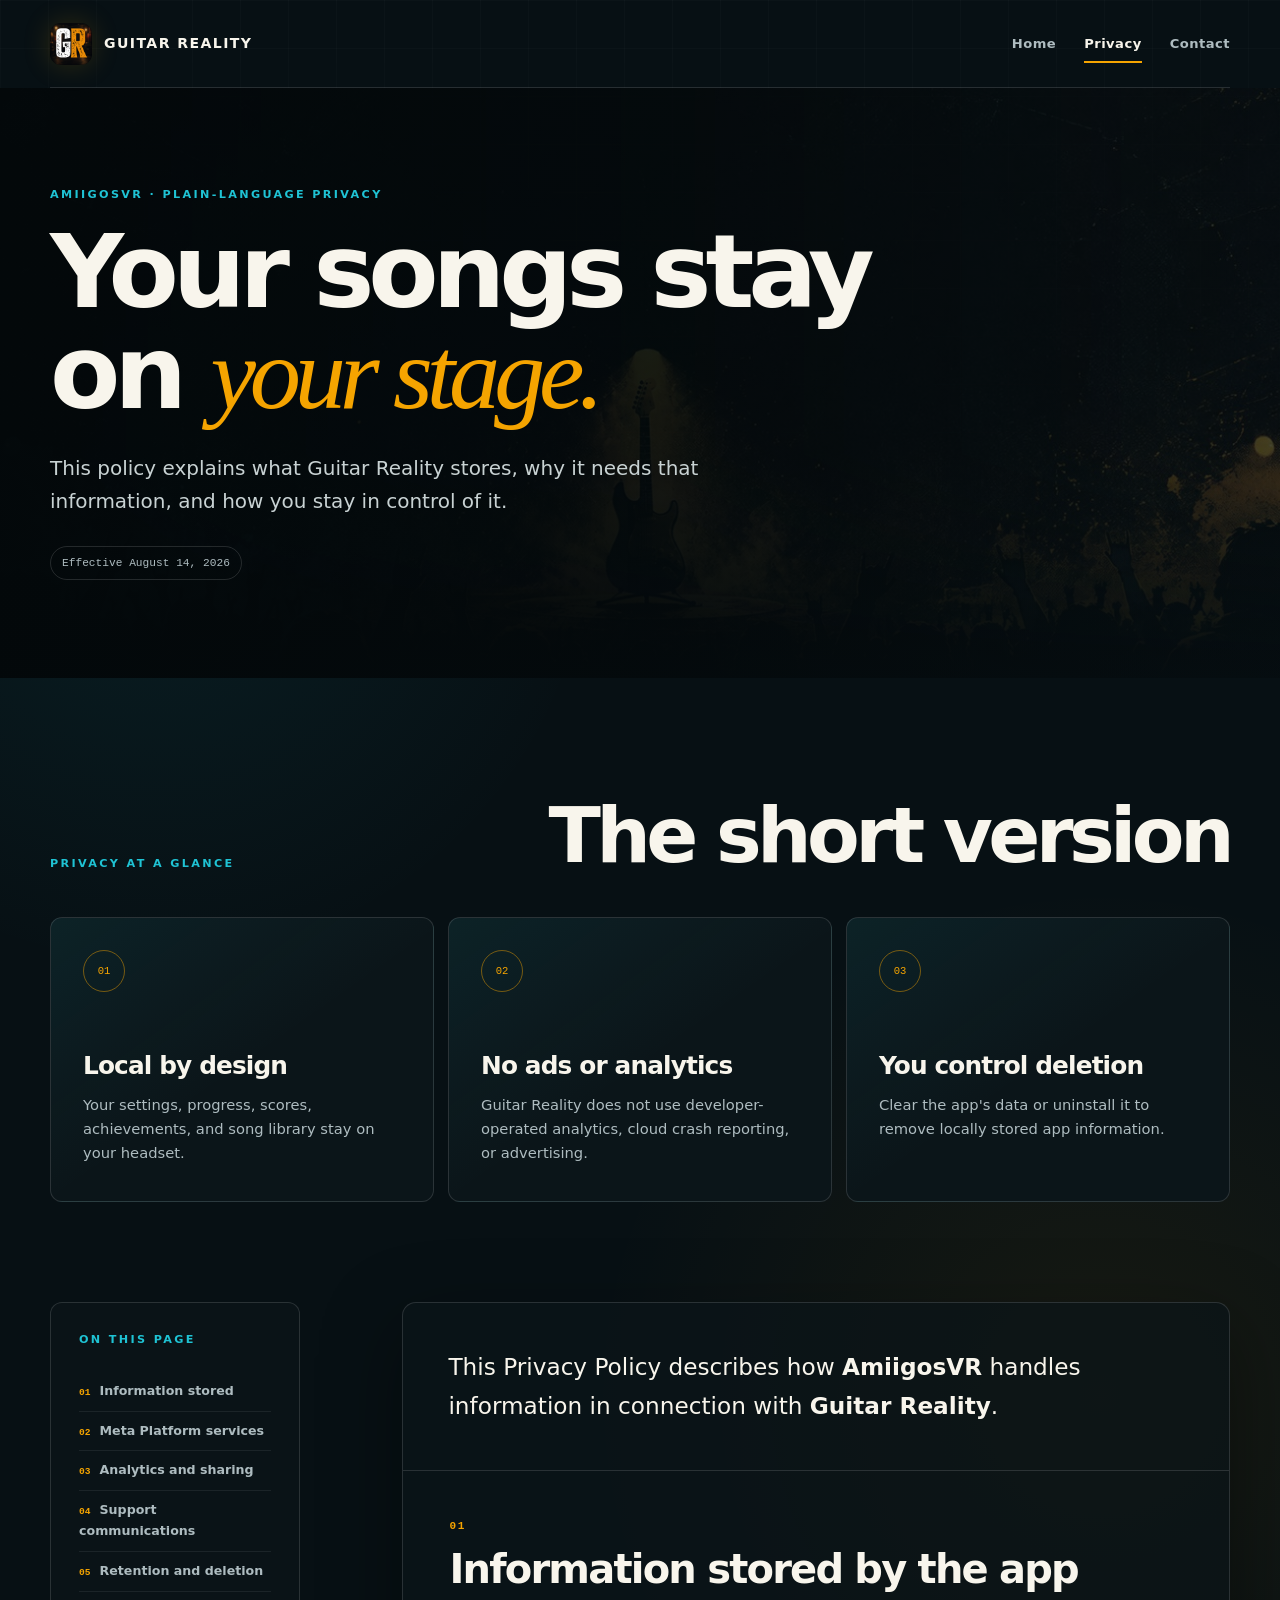
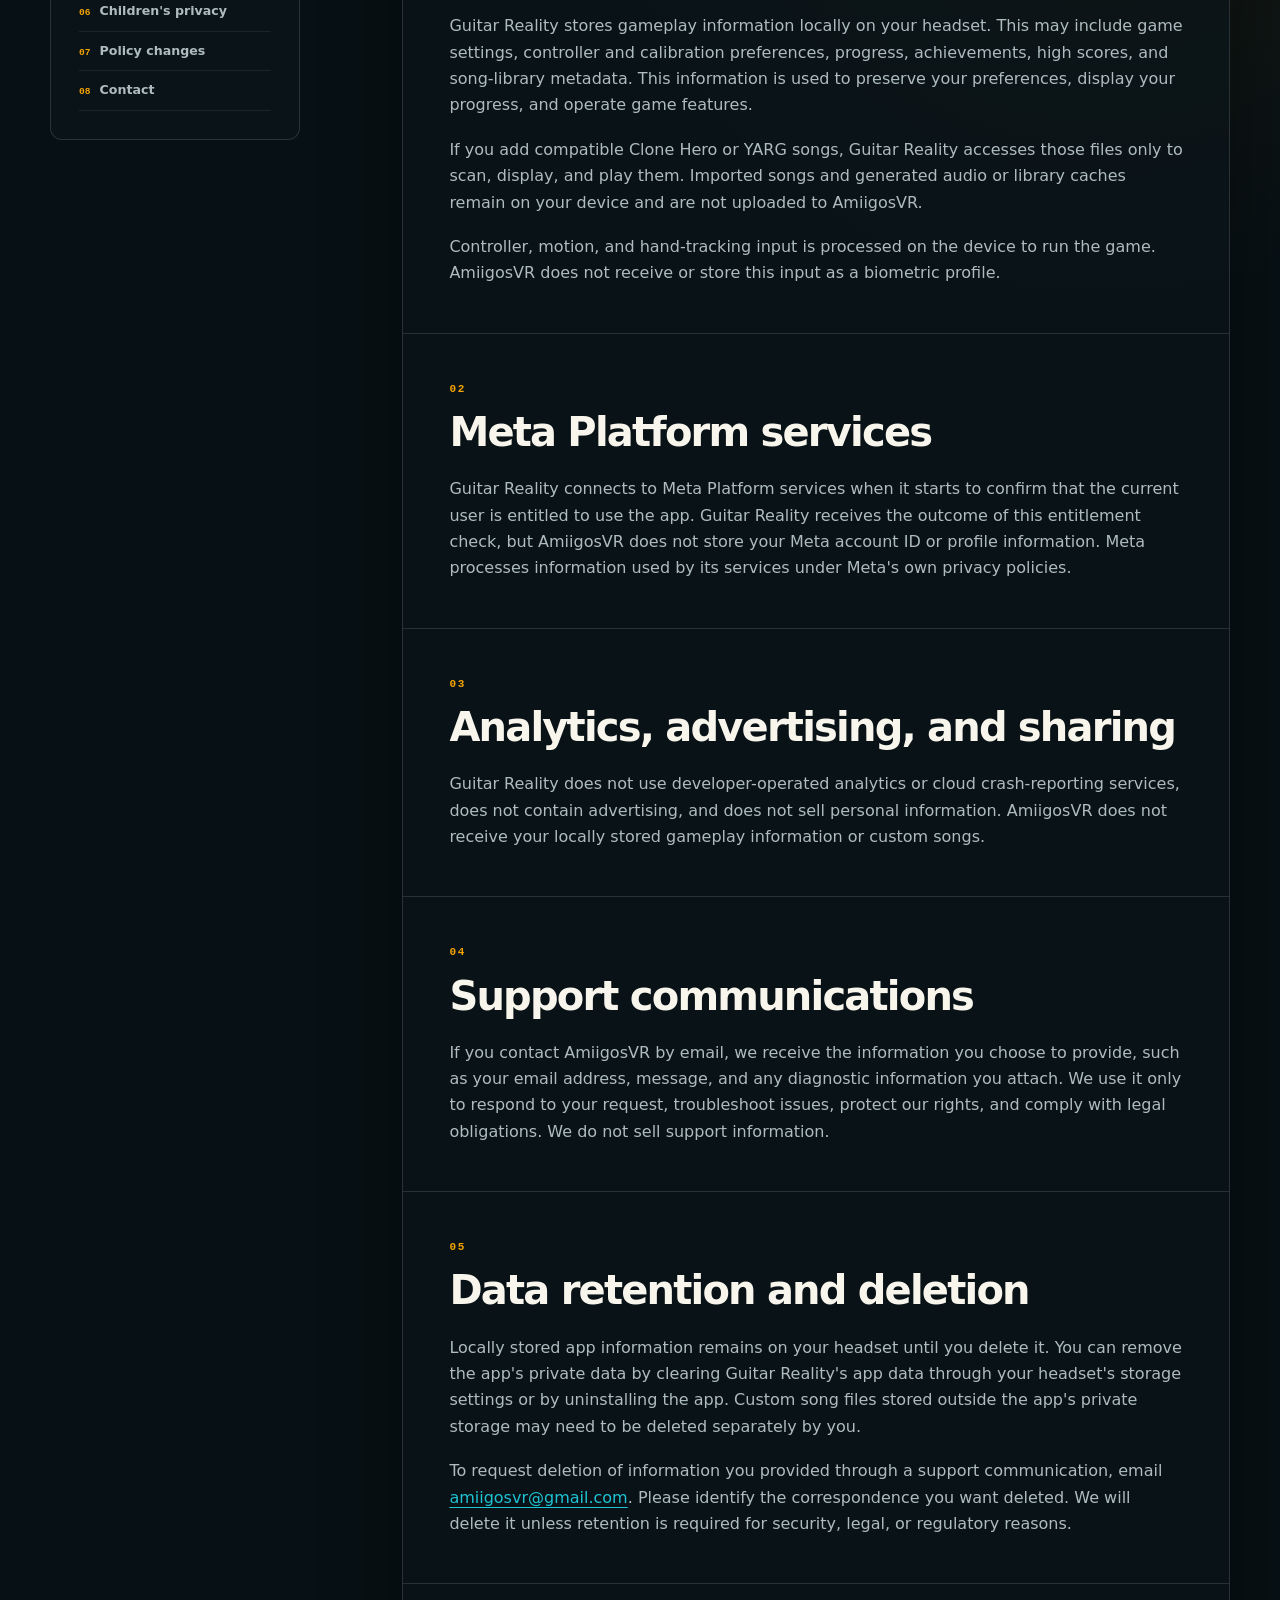
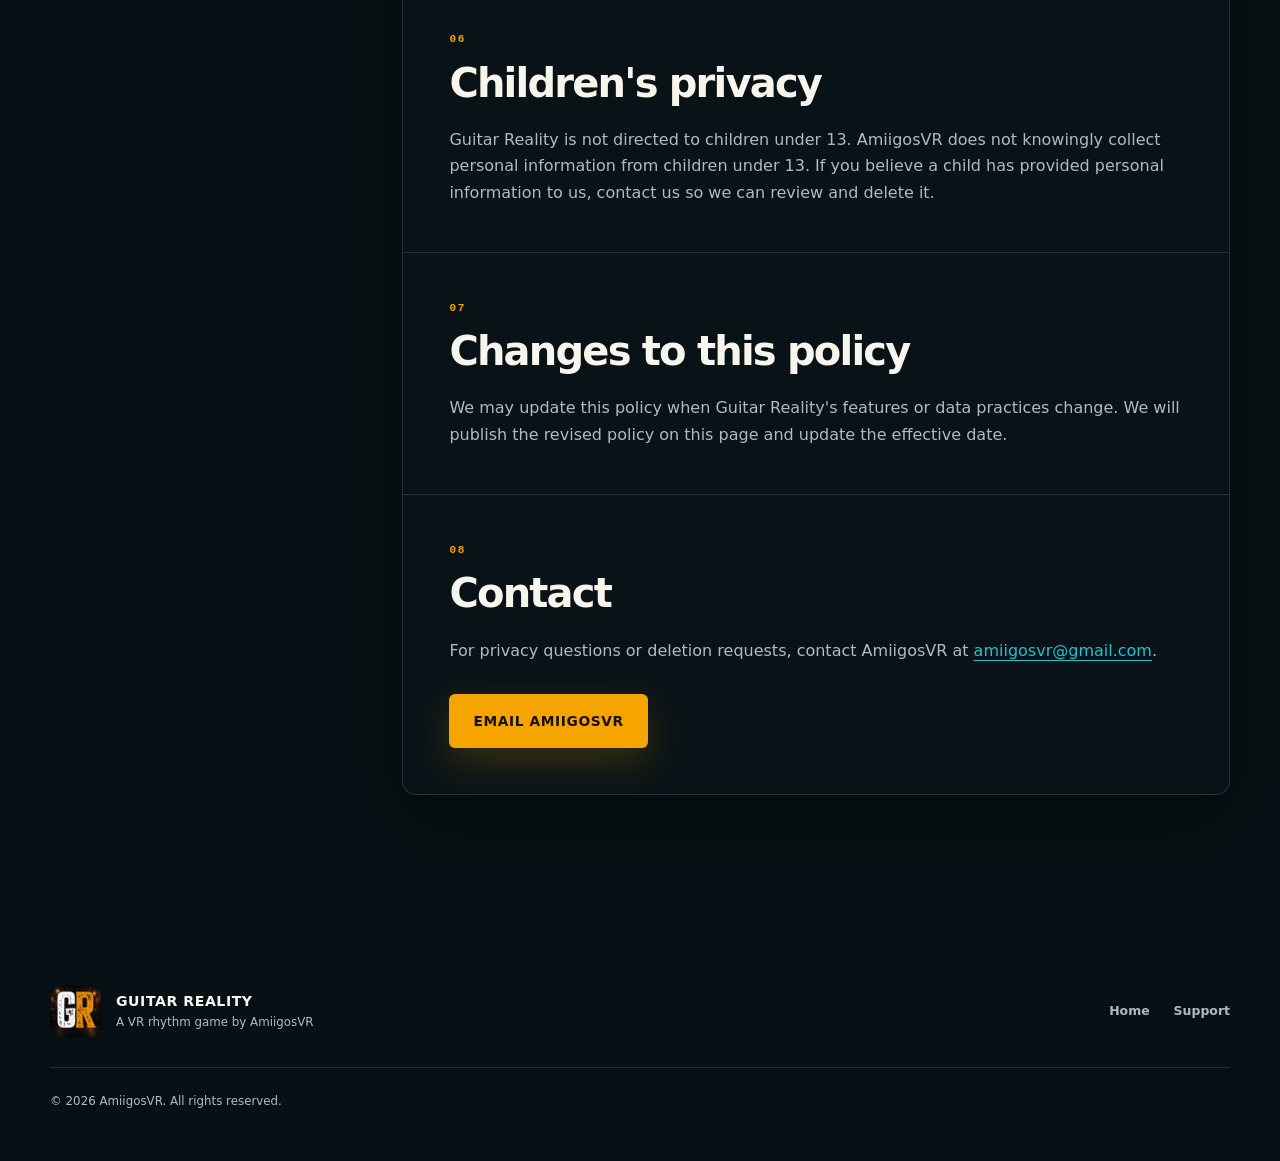
==== commit 71c2e1a3: "update screenshots" ====
--- a/privacy/index.html
+++ b/privacy/index.html
@@ -35,7 +35,6 @@
     <section class="policy-hero" aria-labelledby="policy-title">
       <div class="policy-hero-art" aria-hidden="true"></div>
       <div class="policy-hero-copy">
-        <img src="../assets/app-icon.png" alt="" width="112" height="112">
         <p class="eyebrow">AmiigosVR &middot; Plain-language privacy</p>
         <h1 id="policy-title">Your songs stay<br>on <em>your stage.</em></h1>
         <p>
--- a/styles.css
+++ b/styles.css
@@ -1,3 +1,21 @@
+@font-face {
+  font-family: "GR Bebas";
+  src: url("assets/bebas-neue.ttf") format("truetype");
+  font-display: swap;
+}
+
+@font-face {
+  font-family: "GR Brush";
+  src: url("assets/pink-blue.ttf") format("truetype");
+  font-display: swap;
+}
+
+@font-face {
+  font-family: "GR Print";
+  src: url("assets/truens-one-print.otf") format("opentype");
+  font-display: swap;
+}
+
 :root {
   color-scheme: dark;
   --ink: #05090b;
@@ -300,19 +318,57 @@
   margin: 96px auto 0;
 }
 
-.hero-logo {
-  width: min(620px, 72vw);
-  margin: 20px 0 18px;
-  filter: drop-shadow(0 18px 28px rgba(0, 0, 0, 0.55));
+.hero-wordmark {
+  display: block;
+  width: fit-content;
+  max-width: min(760px, 100%);
+  margin: 26px 0 30px;
+  letter-spacing: 0;
+  filter: drop-shadow(0 18px 28px rgba(0, 0, 0, 0.62));
+  white-space: normal;
+}
+
+.wordmark-guitar,
+.wordmark-reality {
+  display: block;
+  width: fit-content;
+}
+
+.wordmark-guitar {
+  color: var(--paper);
+  font-family: "GR Bebas", Impact, sans-serif;
+  font-size: clamp(5.8rem, 10vw, 8.7rem);
+  font-weight: 400;
+  letter-spacing: 0.018em;
+  line-height: 0.72;
+  text-transform: uppercase;
+  -webkit-text-stroke: 1px rgba(255, 255, 255, 0.22);
+}
+
+.wordmark-reality {
+  margin-top: 0.12em;
+  margin-left: 0.25em;
+  transform: rotate(-2deg);
+  color: var(--amber);
+  font-family: "GR Brush", "Arial Black", sans-serif;
+  font-size: clamp(4.8rem, 8.2vw, 7.2rem);
+  font-weight: 400;
+  line-height: 0.68;
+  text-transform: uppercase;
+  text-shadow: 5px 6px 0 rgba(0, 0, 0, 0.6);
 }
 
 .hero-tagline {
   margin: 0;
   color: var(--paper);
-  font-family: Georgia, "Times New Roman", serif;
-  font-size: clamp(1.75rem, 3.8vw, 3rem);
-  font-style: italic;
-  line-height: 1.12;
+  font-family: "GR Print", Impact, sans-serif;
+  font-size: clamp(1.65rem, 3.4vw, 2.75rem);
+  font-style: normal;
+  font-weight: 400;
+  letter-spacing: 0.035em;
+  line-height: 1.08;
+  text-transform: uppercase;
+  text-shadow: 0 4px 18px rgba(0, 0, 0, 0.75);
 }
 
 .hero-copy {
@@ -475,9 +531,11 @@
 
 .controller-image {
   position: relative;
+  display: block;
   overflow: hidden;
-  aspect-ratio: 16 / 9;
+  aspect-ratio: 1;
   background: #030505;
+  text-decoration: none;
 }
 
 .controller-image::after {
@@ -491,12 +549,36 @@
 .controller-image img {
   width: 100%;
   height: 100%;
-  object-fit: cover;
+  object-fit: contain;
   transition: transform 500ms ease;
 }
 
 .controller-card:hover .controller-image img {
   transform: scale(1.018);
+}
+
+.map-action {
+  position: absolute;
+  right: 16px;
+  bottom: 16px;
+  display: inline-flex;
+  align-items: center;
+  gap: 8px;
+  padding: 9px 12px;
+  border: 1px solid rgba(255, 255, 255, 0.22);
+  border-radius: 5px;
+  background: rgba(3, 8, 10, 0.86);
+  color: var(--paper);
+  font-size: 0.65rem;
+  font-weight: 900;
+  letter-spacing: 0.08em;
+  text-transform: uppercase;
+  backdrop-filter: blur(8px);
+}
+
+.controller-image:hover .map-action {
+  border-color: var(--amber);
+  color: var(--amber-light);
 }
 
 .controller-copy {
@@ -718,13 +800,6 @@
   padding-block: 80px;
 }
 
-.policy-hero-copy > img {
-  width: 82px;
-  margin-bottom: 27px;
-  border-radius: 19px;
-  box-shadow: 0 16px 48px rgba(0,0,0,0.45);
-}
-
 .policy-hero h1 {
   max-width: 900px;
   margin: 18px 0 28px;
@@ -997,7 +1072,7 @@
   }
 
   .controller-card:last-child .controller-image {
-    aspect-ratio: 2 / 1;
+    aspect-ratio: 1;
   }
 
   .policy-layout {
@@ -1100,7 +1175,7 @@
   }
 
   .controller-card:last-child .controller-image {
-    aspect-ratio: 16 / 9;
+    aspect-ratio: 1;
   }
 
   .songs {
@@ -1145,13 +1220,24 @@
     font-size: 0.78rem;
   }
 
-  .hero-logo {
-    width: 100%;
-    margin-block: 15px;
+  .hero-wordmark {
+    margin-block: 20px 28px;
+  }
+
+  .wordmark-guitar {
+    font-size: clamp(5.8rem, 27vw, 8.5rem);
+  }
+
+  .wordmark-reality {
+    width: fit-content;
+    margin-top: 0.16em;
+    margin-left: 0.12em;
+    font-size: clamp(4.7rem, 22vw, 7rem);
   }
 
   .hero-tagline {
-    font-size: 1.7rem;
+    max-width: 430px;
+    font-size: 1.65rem;
   }
 
   .hero-actions,
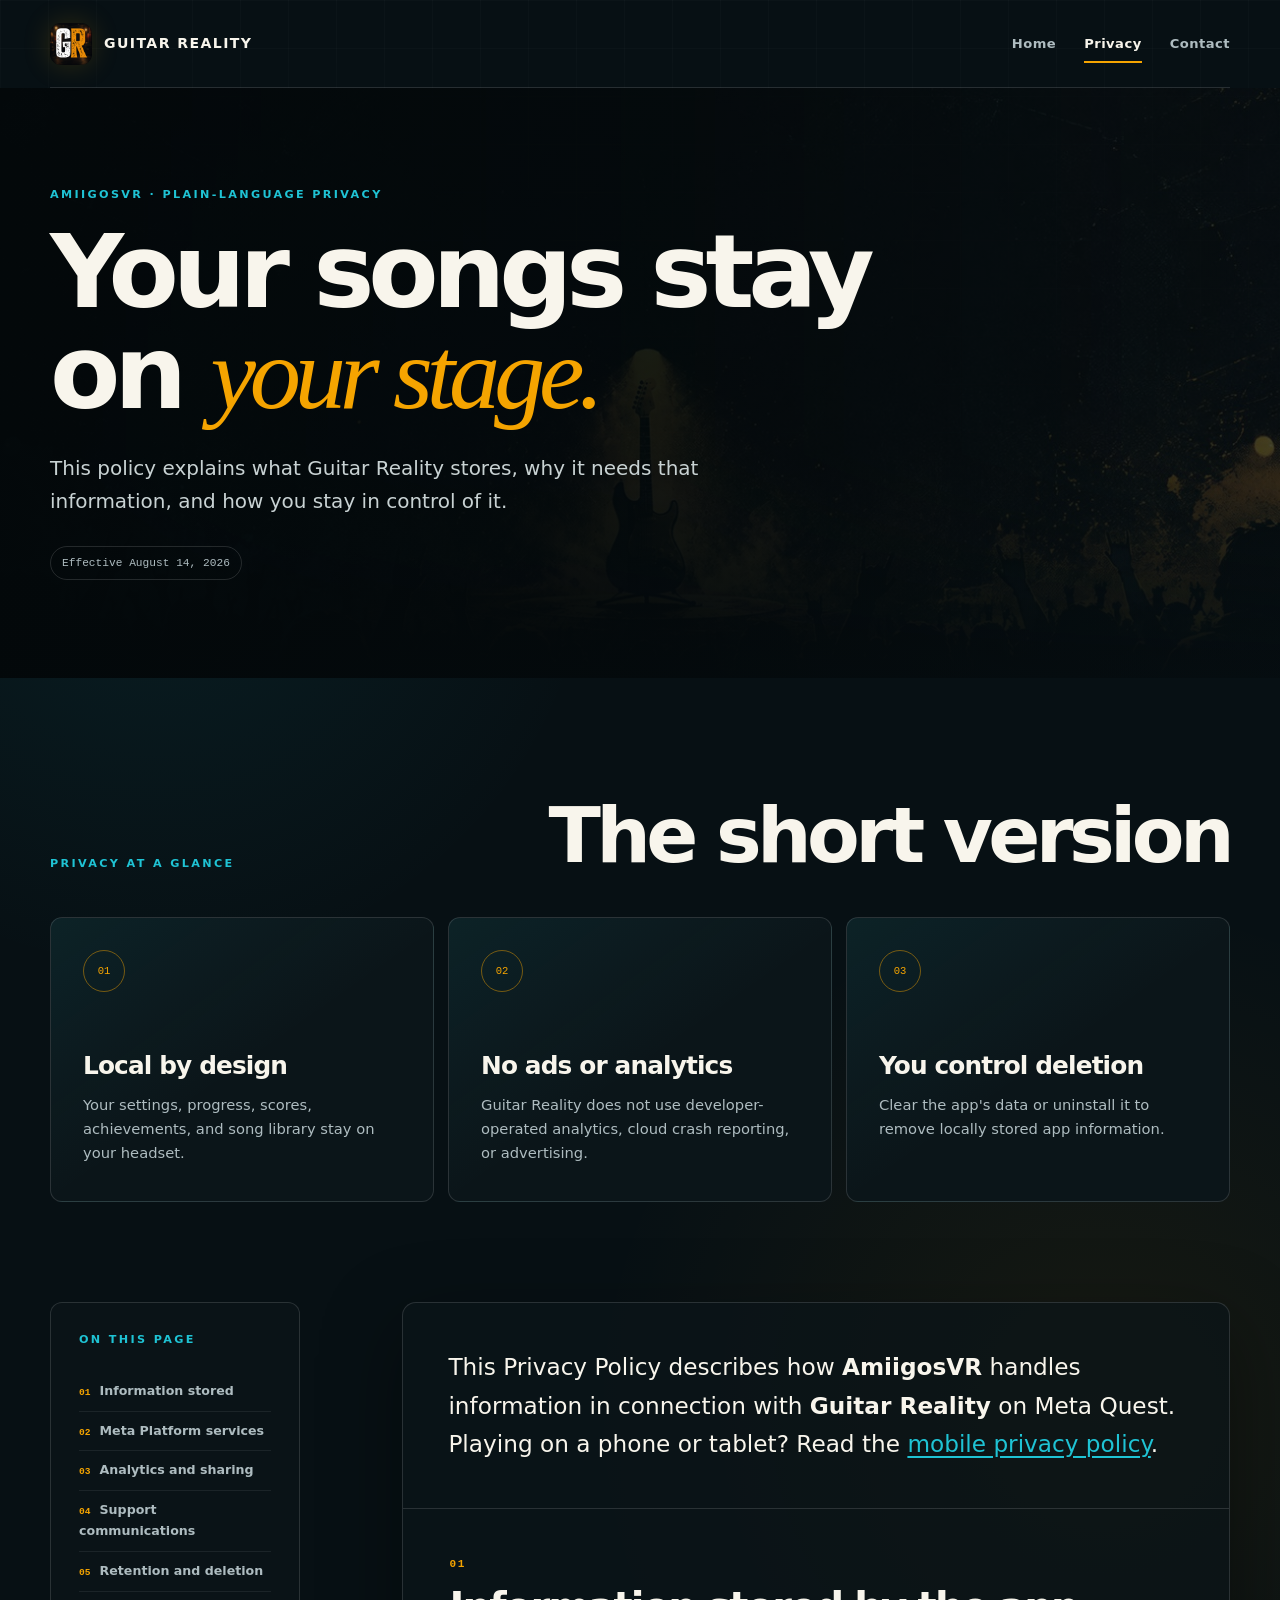
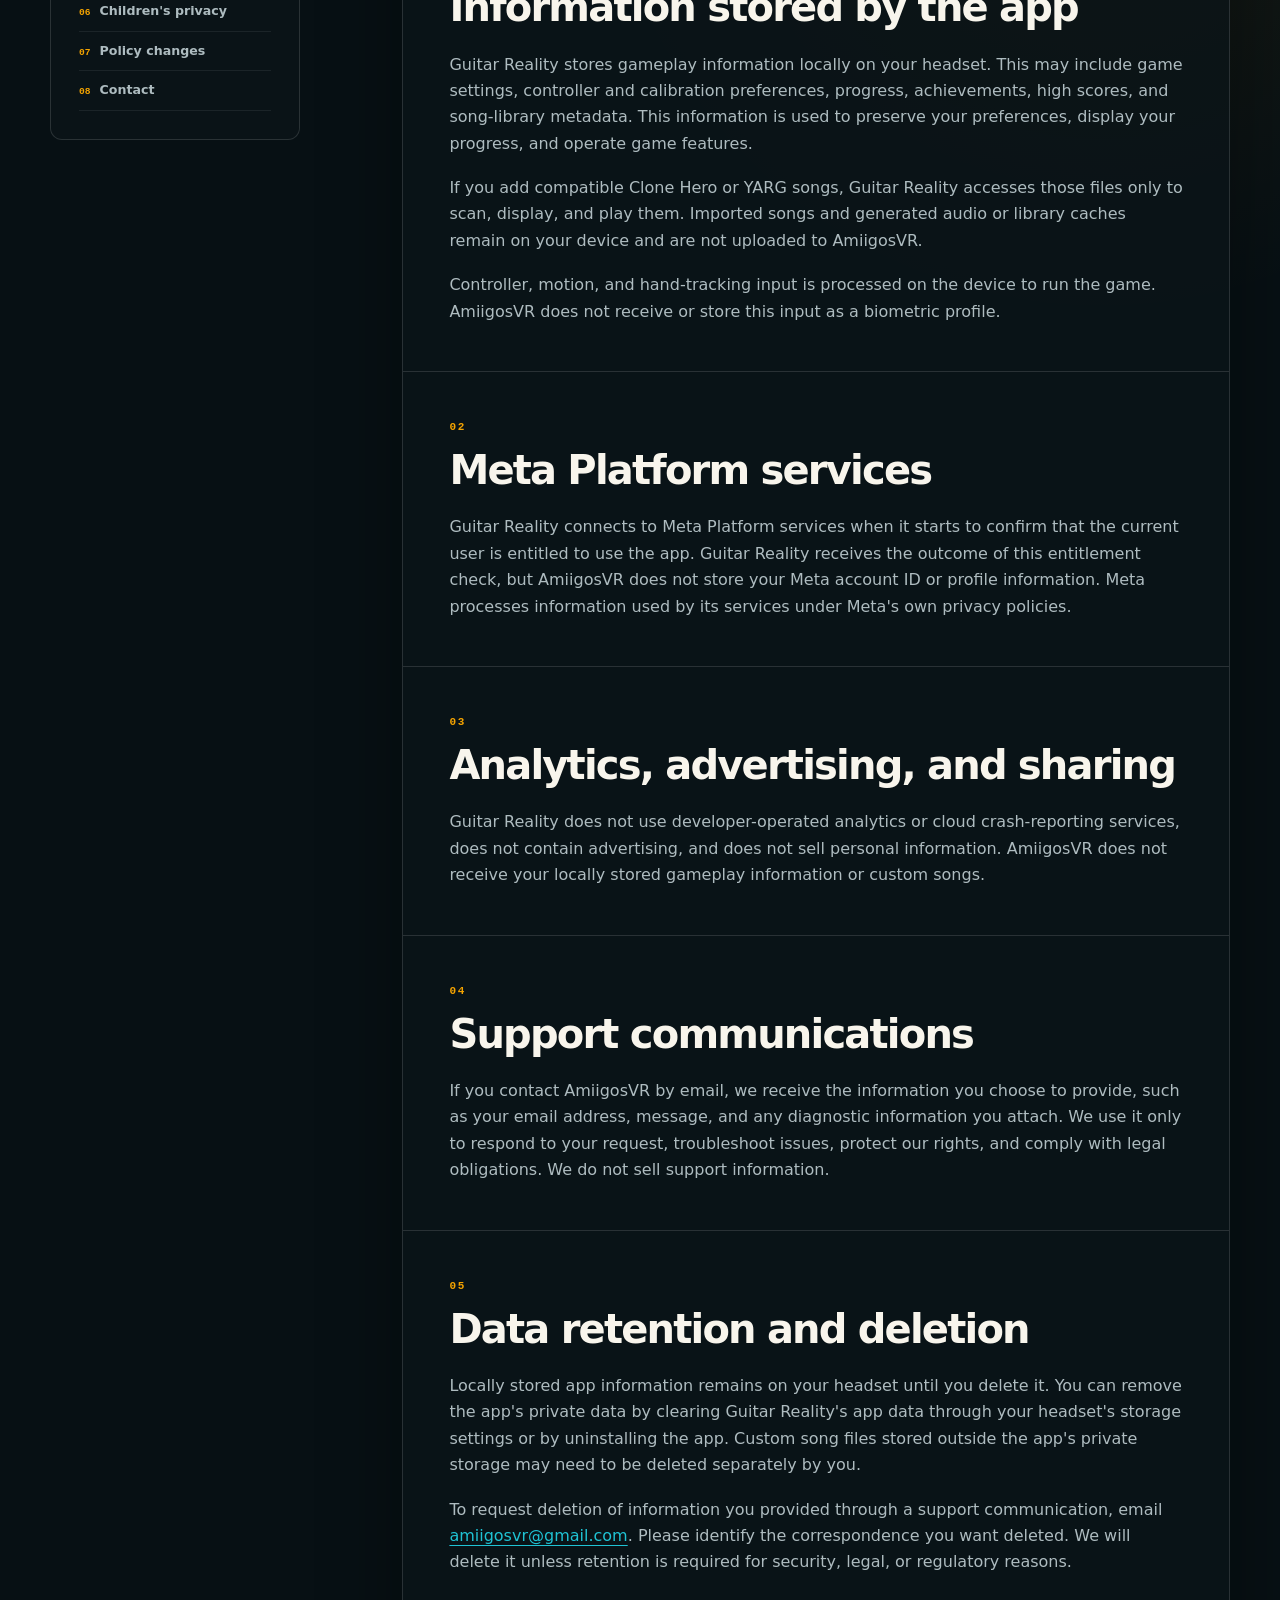
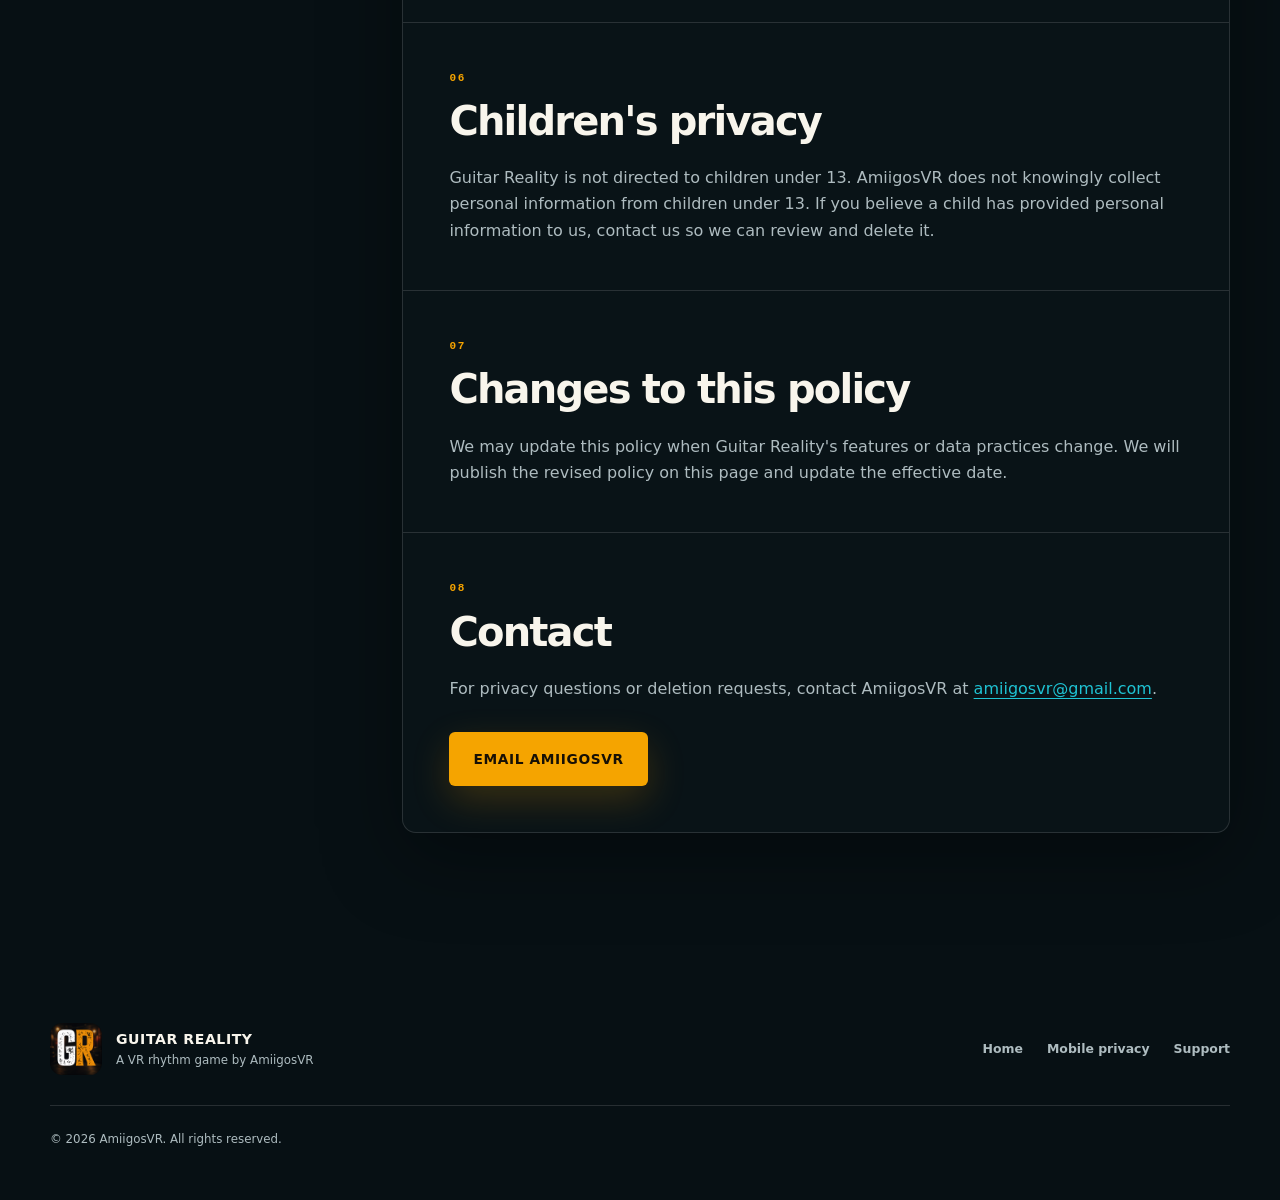
==== commit d0445e46: "Link the Quest privacy policy to the mobile policy" ====
--- a/privacy/index.html
+++ b/privacy/index.html
@@ -87,7 +87,9 @@
       <article class="policy-article">
         <p class="policy-lead">
           This Privacy Policy describes how <strong>AmiigosVR</strong> handles
-          information in connection with <strong>Guitar Reality</strong>.
+          information in connection with <strong>Guitar Reality</strong> on Meta Quest.
+          Playing on a phone or tablet? Read the
+          <a href="mobile/">mobile privacy policy</a>.
         </p>
 
         <section id="information" aria-labelledby="information-title">
@@ -202,6 +204,7 @@
     </div>
     <div class="footer-links">
       <a href="../">Home</a>
+      <a href="mobile/">Mobile privacy</a>
       <a href="mailto:amiigosvr@gmail.com">Support</a>
     </div>
     <p class="copyright">&copy; 2026 AmiigosVR. All rights reserved.</p>
